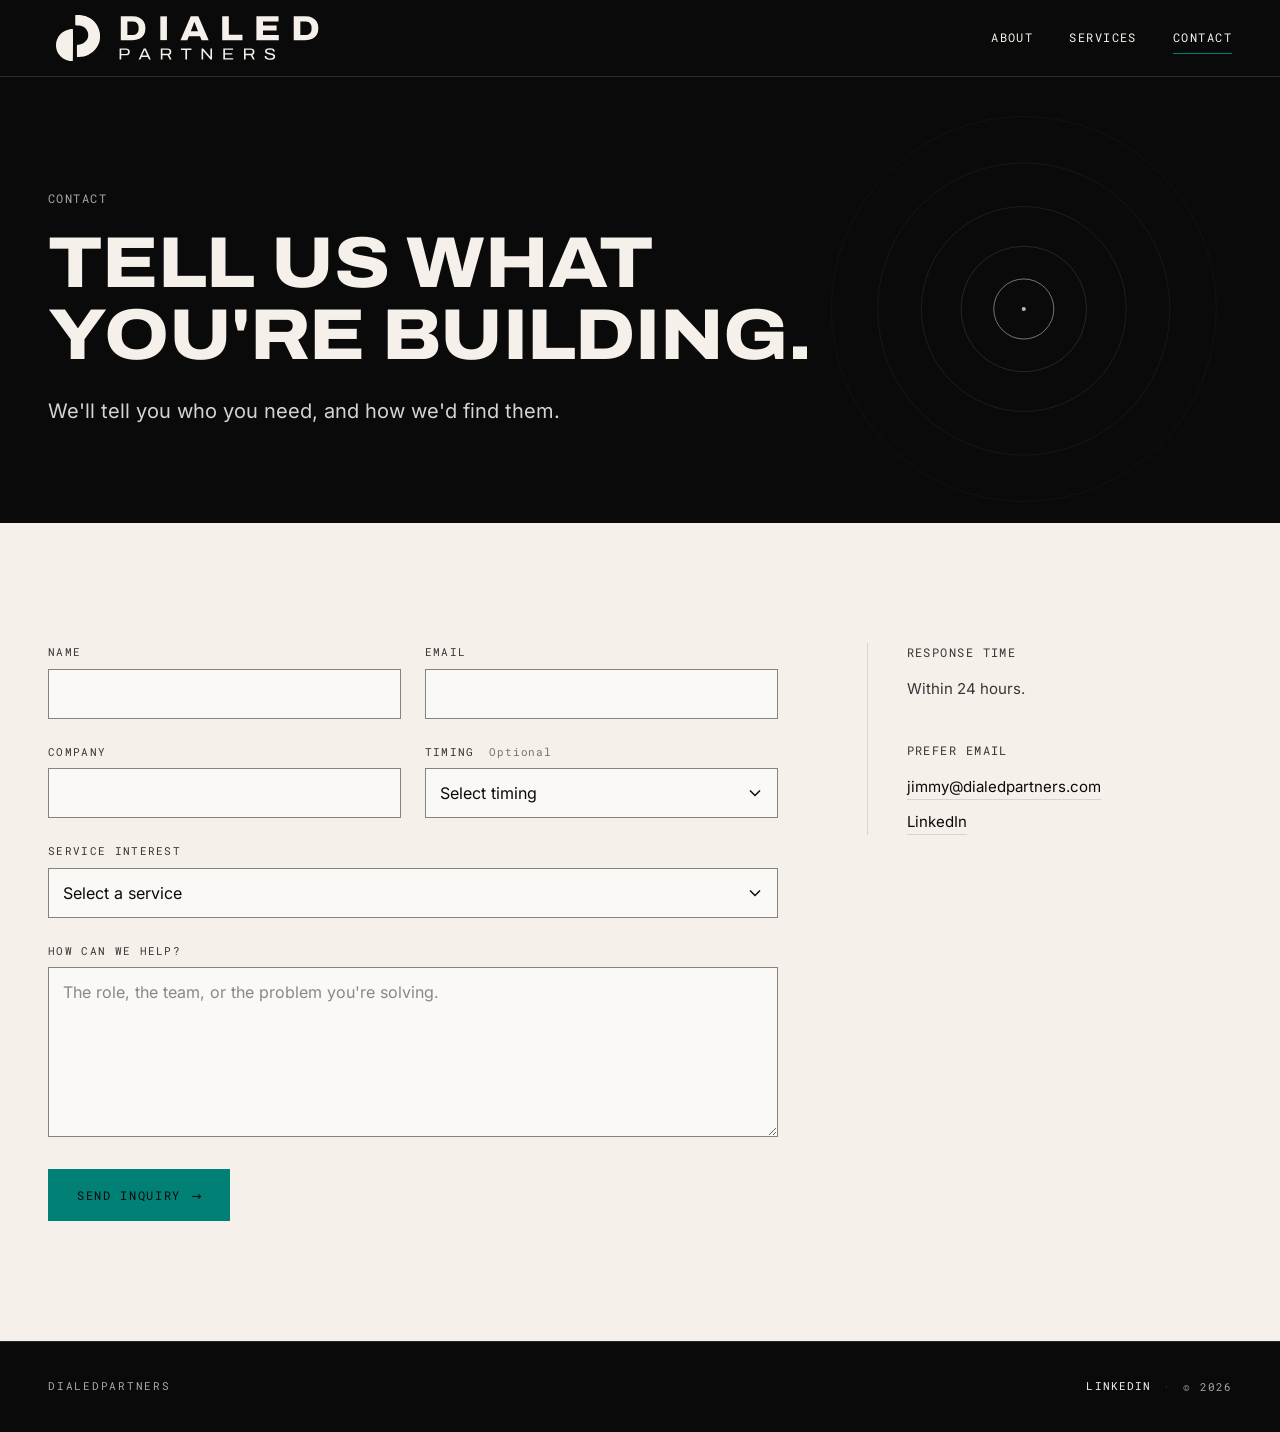
==== contact.html @ 9f705055 "Lockup rework v5: narrower PARTNERS, dominant mark, unified DIALED tracking Jimmy's four corrections" ====
<!doctype html>
<html lang="en">
<head>
<meta charset="utf-8">
<meta name="viewport" content="width=device-width,initial-scale=1">
<title>Contact · DialedPartners</title>
<meta name="description" content="Tell us what you're building. Start a conversation with DialedPartners about fractional executive support, executive search, talent foundations or advisory work.">
<meta name="theme-color" content="#0A0A0A">
<link rel="canonical" href="https://dialedpartners.com/contact">
<meta property="og:title" content="Contact · DialedPartners">
<meta property="og:description" content="Tell us what you're building. Start a conversation with DialedPartners about fractional executive support, executive search, talent foundations or advisory work.">
<meta property="og:type" content="website">
<meta property="og:url" content="https://dialedpartners.com/contact">
<meta property="og:image" content="https://dialedpartners.com/assets/img/og-image.png">
<meta property="og:site_name" content="DialedPartners">
<link rel="icon" href="assets/img/favicon.svg" type="image/svg+xml">
<link rel="icon" href="assets/img/favicon.ico" sizes="any">
<link rel="apple-touch-icon" href="assets/img/apple-touch-icon.png">
<link rel="preconnect" href="https://fonts.googleapis.com">
<link rel="preconnect" href="https://fonts.gstatic.com" crossorigin>
<link rel="stylesheet" href="https://fonts.googleapis.com/css2?family=Archivo:wdth,wght@87..125,400..800&display=swap">
<link rel="stylesheet" href="styles.css">
</head>
<body>
<a class="skip" href="#main">Skip to content</a>

<header class="site-header">
  <div class="wrap">
    <a class="brand" href="index.html" aria-label="DialedPartners home">
      <img class="brand-lockup" src="assets/img/dialedpartners-lockup-stacked-bone.svg" alt="DialedPartners" width="274" height="60">
    </a>
    <nav class="nav" aria-label="Primary">
      <a href="index.html#about">About</a>
      <a href="index.html#services">Services</a>
      <a href="contact.html" aria-current="page">Contact</a>
    </nav>
  </div>
</header>

<main id="main">
  <section class="page-hero" aria-labelledby="page-title">
    <svg class="signal page-signal" viewBox="0 0 600 600" preserveAspectRatio="xMidYMid meet" aria-hidden="true" focusable="false">
      <g fill="none" stroke="#F5F1EA" stroke-width="1">
        <circle cx="300" cy="300" r="44"  opacity=".32"/>
        <circle cx="300" cy="300" r="92"  opacity=".24"/>
        <circle cx="300" cy="300" r="150" opacity=".17"/>
        <circle cx="300" cy="300" r="214" opacity=".11"/>
        <circle cx="300" cy="300" r="282" opacity=".07"/>
      </g>
      <circle class="signal-pulse" cx="300" cy="300" r="44" fill="none" stroke="#F5F1EA" stroke-width="1.25" opacity=".55"/>
      <circle cx="300" cy="300" r="3" fill="#F5F1EA"/>
    </svg>
    <div class="wrap">
      <p class="label">Contact</p>
      <h1 id="page-title">Tell us what you're building.</h1>
      <p class="page-lede">We'll tell you who you need, and how we'd find them.</p>
    </div>
  </section>

  <section class="section contact" aria-label="Inquiry form">
    <div class="wrap contact-grid">

      <div class="contact-panel">
        <!--
          Form backend: Web3Forms (https://web3forms.com) via client AJAX.
          Access key comes from Vercel env WEB3FORMS_ACCESS_KEY through /api/contact-config
          (key is designed to be public client-side). Destination: jimmy@dialedpartners.com
          (confirm Web3Forms key + MX for the new domain).
          FormSubmit was retired - its AJAX endpoint is Cloudflare-challenged (403) from browsers.
        -->
        <form class="inquiry" id="inquiry" action="https://api.web3forms.com/submit" method="POST" novalidate>
          <input type="hidden" name="subject" value="DialedPartners inquiry">
          <input type="hidden" name="from_name" value="DialedPartners site">
          <div class="hp" aria-hidden="true">
            <label for="f-honey">Leave this field empty</label>
            <input type="checkbox" id="f-honey" name="botcheck" tabindex="-1" autocomplete="off">
          </div>

          <div class="field-row">
            <div class="field">
              <label for="f-name">Name</label>
              <input type="text" id="f-name" name="name" autocomplete="name" required>
            </div>
            <div class="field">
              <label for="f-email">Email</label>
              <input type="email" id="f-email" name="email" autocomplete="email" required>
            </div>
          </div>
          <div class="field-row">
            <div class="field">
              <label for="f-company">Company</label>
              <input type="text" id="f-company" name="company" autocomplete="organization" required>
            </div>
            <div class="field">
              <label for="f-timing">Timing <span class="opt">Optional</span></label>
              <select id="f-timing" name="timing"><option value="">Select timing</option><option>ASAP</option><option>1 to 3 months</option><option>Exploring</option></select>
            </div>
          </div>
          <div class="field">
            <label for="f-service">Service interest</label>
            <select id="f-service" name="service" required><option value="" disabled selected>Select a service</option><option>Fractional Executive Partner</option><option>Executive Search</option><option>Talent Advisor</option><option>Talent Operating System</option><option>Other</option></select>
          </div>
          <div class="field">
            <label for="f-message">How can we help?</label>
            <textarea id="f-message" name="message" rows="6" required placeholder="The role, the team, or the problem you're solving."></textarea>
          </div>

          <div class="form-foot">
            <button class="btn btn-solid-dark" type="submit">Send inquiry <span class="arrow" aria-hidden="true">→</span></button>
            <p class="form-error" id="form-invalid" role="alert" hidden>Please complete the highlighted fields.</p>
            <p class="form-error" id="form-error" role="alert" hidden>Something went wrong sending your note. Please try again, or email <a href="mailto:jimmy@dialedpartners.com">jimmy@dialedpartners.com</a>.</p>
          </div>
        </form>

        <div class="form-success" id="form-success" tabindex="-1" role="status" hidden>
          <p class="label">Received</p>
          <h2>Thank you.</h2>
          <p>We'll be in touch within 24 hours.</p>
          <a class="text-cta" href="index.html">Back to home <span class="arrow" aria-hidden="true">→</span></a>
        </div>
      </div>

      <aside class="contact-aside" aria-label="Other ways to reach us">
        <p class="label">Response time</p>
        <p class="aside-text">Within 24 hours.</p>
        <p class="label aside-label">Prefer email</p>
        <p class="aside-links"><a href="mailto:jimmy@dialedpartners.com">jimmy@dialedpartners.com</a><a href="https://www.linkedin.com/in/jimmychung/" rel="noopener">LinkedIn</a></p>
      </aside>
    </div>
  </section>
</main>

<footer class="site-footer">
  <div class="wrap">
    <a class="footer-name" href="index.html">DialedPartners</a>
    <p class="footer-meta"><a href="https://www.linkedin.com/in/jimmychung/" rel="noopener">LinkedIn</a><span aria-hidden="true">&middot;</span><span>&copy; 2026</span></p>
  </div>
</footer>
<script>
(function () {
  var form = document.getElementById('inquiry');
  var success = document.getElementById('form-success');
  var error = document.getElementById('form-error');
  var invalid = document.getElementById('form-invalid');
  var button = form.querySelector('button[type="submit"]');
  var CONFIG_URL = '/api/contact-config';

  function showSuccess() {
    form.hidden = true;
    success.hidden = false;
    success.focus();
    if (history.replaceState) {
      history.replaceState(null, '', location.pathname + '?sent=1');
    }
  }

  function resetButton() {
    button.disabled = false;
    button.firstChild.textContent = 'Send inquiry ';
  }

  function ensureHidden(name, value) {
    var el = form.elements[name];
    if (!el) {
      el = document.createElement('input');
      el.type = 'hidden';
      el.name = name;
      form.appendChild(el);
    }
    el.value = value;
    return el;
  }

  if (new URLSearchParams(location.search).get('sent') === '1') showSuccess();

  form.addEventListener('submit', function (e) {
    e.preventDefault();
    error.hidden = true;
    invalid.hidden = true;
    form.classList.add('was-validated');
    Array.prototype.forEach.call(form.querySelectorAll('[required]'), function (el) {
      el.setAttribute('aria-invalid', el.checkValidity() ? 'false' : 'true');
    });
    if (!form.checkValidity()) {
      invalid.hidden = false;
      var firstInvalid = form.querySelector(':invalid');
      if (firstInvalid) firstInvalid.focus();
      return;
    }
    // Web3Forms honeypot: bots that check the box are dropped silently.
    if (form.elements.botcheck && form.elements.botcheck.checked) {
      showSuccess();
      return;
    }
    button.disabled = true;
    button.firstChild.textContent = 'Sending ';

    // Native POST + redirect avoids CORS (Web3Forms free tier blocks browser fetch CORS
    // and server-side API calls). Success lands back on ?sent=1.
    fetch(CONFIG_URL, { headers: { Accept: 'application/json' } })
      .then(function (r) { return r.json().then(function (data) { return { ok: r.ok, data: data }; }); })
      .then(function (cfg) {
        if (!cfg.ok || !cfg.data || !cfg.data.configured || !cfg.data.access_key) {
          throw new Error('not-configured');
        }
        ensureHidden('access_key', cfg.data.access_key);
        ensureHidden('redirect', new URL(location.pathname + '?sent=1', location.href).href);
        form.setAttribute('action', 'https://api.web3forms.com/submit');
        form.setAttribute('method', 'POST');
        form.submit();
      })
      .catch(function () {
        error.hidden = false;
        resetButton();
      });
  });
})();
</script>
</body>
</html>
---- styles.css ----
@font-face{font-family:"Inter";src:url("assets/fonts/inter-400.woff2") format("woff2");font-weight:400;font-display:swap}
@font-face{font-family:"Roboto Mono";src:url("assets/fonts/roboto-mono-400.woff2") format("woff2");font-weight:400;font-display:swap}

:root{
  --storm:#0A0A0A;--black:#0A0A0A;--bone:#F5F1EA;--white:#FFFFFF;
  --charcoal:#363638;--stone:#D6D3D1;--ash:#A8A8A8;--line-dark:rgba(214,211,209,.16);
  /* Signal Teal: single-signal accent (one per screen, ~2% of layout).
     Text on teal is Storm Black. Replaces the retired Ember role. */
  --signal-teal:#018076;--accent-signal:var(--signal-teal);
  --display:"Archivo","Helvetica Neue",Arial,sans-serif;
  --display-stretch:112%;
  --text:"Inter",ui-sans-serif,system-ui,-apple-system,"Segoe UI",sans-serif;
  --mono:"Roboto Mono",ui-monospace,Menlo,monospace;
  --margin:20px;--max:1440px;--header:64px;
  --ease:cubic-bezier(.2,.7,.1,1);
}
::selection{background:var(--accent-signal);color:var(--storm)}
*,*::before,*::after{box-sizing:border-box}
html{-webkit-text-size-adjust:100%;scroll-behavior:smooth;scroll-padding-top:calc(var(--header) + 16px)}
body{margin:0;background:var(--bone);color:var(--storm);font:400 1rem/1.6 var(--text);-webkit-font-smoothing:antialiased;text-rendering:optimizeLegibility}
img,svg{display:block;max-width:100%}
a{color:inherit}
h1,h2,h3,p,ul,ol,figure{margin:0}
ul,ol{padding:0;list-style:none}
[hidden]{display:none!important}

.wrap{width:100%;max-width:var(--max);margin:0 auto;padding:0 var(--margin)}
.label{font-family:var(--mono);font-size:.75rem;letter-spacing:.12em;text-transform:uppercase;line-height:1.5}
.skip{position:absolute;left:-9999px;top:8px;z-index:20;background:var(--white);color:var(--storm);padding:10px 14px}
.skip:focus{left:8px}
:focus-visible{outline:2px solid var(--accent-signal);outline-offset:3px}

/* Buttons */
.btn{display:inline-flex;align-items:center;justify-content:center;gap:10px;min-height:44px;padding:12px 20px;font-family:var(--mono);font-size:.75rem;letter-spacing:.14em;text-transform:uppercase;text-decoration:none;border:1px solid currentColor;transition:background-color .2s var(--ease),color .2s var(--ease),border-color .2s var(--ease)}
.btn-solid{background:var(--bone);color:var(--storm);border-color:var(--bone)}
.btn-solid:hover{background:transparent;color:var(--bone)}
.btn-ghost{background:transparent;color:var(--bone);border-color:rgba(245,241,234,.45)}
.btn-ghost:hover{border-color:var(--bone)}
.btn-dark{background:var(--storm);color:var(--bone);border-color:var(--storm);cursor:pointer}
.btn-dark:hover{background:transparent;color:var(--storm)}
.btn-signal{background:var(--accent-signal);color:var(--storm);border-color:var(--accent-signal);cursor:pointer}
.btn-signal:hover{background:var(--storm);color:var(--bone);border-color:var(--storm)}
.btn-signal:disabled{opacity:.6;cursor:progress}
/* Back-compat: legacy class name used on the form submit. */
.btn-solid-dark{background:var(--accent-signal);color:var(--storm);border-color:var(--accent-signal);cursor:pointer}
.btn-solid-dark:hover{background:var(--storm);color:var(--bone);border-color:var(--storm)}
.btn-solid-dark:disabled{opacity:.6;cursor:progress}
.arrow{font-family:var(--text);letter-spacing:0}

/* Header */
.site-header{position:sticky;top:0;z-index:10;background:var(--storm);color:var(--bone);border-bottom:1px solid var(--line-dark)}
.site-header .wrap{display:grid;grid-template-columns:1fr;align-items:center;column-gap:16px}
.brand{display:flex;align-items:center;height:var(--header);text-decoration:none}
.brand .brand-lockup{display:block;height:44px;width:auto;flex:0 0 auto}
.nav{display:flex;gap:24px;align-items:center;height:44px;border-top:1px solid var(--line-dark)}
.nav a{font-family:var(--mono);font-size:.6875rem;letter-spacing:.12em;text-transform:uppercase;text-decoration:none;padding:6px 0;border-bottom:1px solid transparent}
.nav a:hover{border-color:var(--accent-signal)}
.nav a[aria-current="page"]{border-color:var(--accent-signal)}

/* Hero (dark) */
.hero{position:relative;overflow:hidden;color:var(--bone);background:var(--storm)}
.hero::before{content:"";position:absolute;inset:0;background:radial-gradient(60% 70% at 72% 42%,rgba(245,241,234,.05) 0%,rgba(10,10,10,0) 55%),linear-gradient(180deg,rgba(10,10,10,.0) 0%,rgba(10,10,10,.0) 55%,rgba(10,10,10,.6) 100%);pointer-events:none;z-index:0}
.hero-inner{position:relative;z-index:2;padding-top:64px;padding-bottom:64px}
.hero h1{font-family:var(--display);font-weight:800;font-stretch:var(--display-stretch);text-transform:uppercase;letter-spacing:-.01em;line-height:.92;font-size:clamp(3rem,13vw,7rem)}
.hero h1 span{display:block}
.positioning{font-size:clamp(1.0625rem,2.2vw,1.3125rem);line-height:1.55;color:var(--stone);max-width:36em;margin-top:24px;text-wrap:pretty}
.hero-cta{display:inline-flex;align-items:center;gap:12px;margin-top:28px;font-family:var(--mono);font-size:.75rem;letter-spacing:.14em;text-transform:uppercase;text-decoration:none;color:var(--bone);padding:10px 0;border-bottom:1px solid var(--accent-signal);transition:background-color .2s var(--ease),color .2s var(--ease),border-color .2s var(--ease),padding .2s var(--ease)}
.hero-cta:hover{background:var(--accent-signal);color:var(--storm);padding-left:12px;padding-right:12px;border-bottom-color:var(--accent-signal)}

/* Signal motif: concentric rings + dial, slow pulse */
.signal{display:block;position:absolute;z-index:1;right:-10%;top:50%;transform:translateY(-50%);width:min(90vw,560px);height:auto;pointer-events:none;opacity:.9}
.signal-pulse{transform-box:fill-box;transform-origin:center;animation:signal-pulse 4.8s ease-out infinite}
@keyframes signal-pulse{0%{transform:scale(1);opacity:.7}70%{transform:scale(4.6);opacity:0}100%{transform:scale(4.6);opacity:0}}
.signal-dial{opacity:.55}
.page-signal{opacity:.6;width:min(70vw,420px);right:-6%;top:52%}
@media (max-width:759px){
  .signal{right:-30%;top:62%;width:min(140vw,520px);opacity:.55}
  .page-signal{right:-24%;top:50%;width:min(110vw,420px);opacity:.4}
}
@media (min-width:1200px){
  .signal{right:4%;top:50%;width:min(44vw,620px);opacity:1}
  .page-signal{right:4%;top:52%;width:min(32vw,460px);opacity:.75}
}

/* Credentials strip */
.creds{background:var(--bone);color:var(--storm);border-bottom:1px solid var(--stone)}
.creds .wrap{padding-top:36px;padding-bottom:40px}
.creds-label{margin:0 0 20px;font-family:var(--mono);font-weight:400;font-size:.6875rem;line-height:1.4;letter-spacing:.16em;text-transform:uppercase;text-align:center;color:var(--ash)}
.cred-row{display:grid;grid-template-columns:repeat(12,1fr);row-gap:14px;align-items:center;justify-items:center;text-align:center}
.cred{grid-column:span 3;font-family:var(--display);font-weight:600;font-size:.875rem;line-height:1.3;letter-spacing:.06em;text-transform:uppercase;color:#6B6560;white-space:nowrap}
.cred:nth-child(n+5){grid-column:span 6}

/* Sections */
.section{padding:72px 0}
.section + .section{border-top:1px solid var(--stone)}
.section-head{display:grid;justify-items:center;gap:16px;text-align:center;margin-bottom:40px}
.section-head .label{color:var(--charcoal)}
.section-head h2{font-family:var(--display);font-weight:600;font-size:clamp(1.875rem,4.4vw,3.25rem);line-height:1.08;letter-spacing:-.015em;max-width:20ch;text-wrap:balance}

.nowrap{white-space:nowrap}
.sr-only{position:absolute;width:1px;height:1px;padding:0;margin:-1px;overflow:hidden;clip:rect(0 0 0 0);white-space:nowrap;border:0}

/* Intro + field notes */
.about-grid{display:grid;gap:16px}
.portrait{max-width:420px;display:flex;flex-direction:column;gap:32px}
.portrait img{width:100%;height:auto;aspect-ratio:4/5;object-fit:cover;background:var(--stone)}
.about-copy h2{font-family:var(--display);font-weight:600;font-size:clamp(1.875rem,4.4vw,3.25rem);line-height:1.08;letter-spacing:-.015em}
.about-copy h2 span{display:block}
.bio{font-size:15px;line-height:1.6;color:var(--charcoal);max-width:36em;margin-top:24px}
.bio p + p{margin-top:1em}
.notes-block{margin-top:64px;padding-top:56px;border-top:1px solid var(--stone)}
.notes-eyebrow{margin:0 0 40px;text-align:center;font-weight:400;color:var(--charcoal)}
.portrait figcaption{margin:0;text-align:center;color:var(--charcoal)}

/* Proof cards */
.services{display:grid;grid-template-columns:1fr;row-gap:0}
.service{display:grid;grid-template-rows:subgrid;grid-row:span 3;row-gap:12px;align-content:start;padding:32px 0}
.service:first-child{padding-top:0}
.service + .service{border-top:1px solid var(--stone)}
.service h3{margin:0;font-family:var(--display);font-weight:600;font-size:1.375rem;line-height:1.2;letter-spacing:-.005em}

/* Field-note cards */
.notes{display:grid;grid-template-columns:1fr}
.note{display:flex;flex-direction:column;justify-content:center;align-items:center;gap:10px;text-align:center;padding:28px 0}
.note + .note{border-top:1px solid var(--stone)}
.note-logo{display:flex;align-items:center;justify-content:center;height:36px;margin-bottom:8px;color:var(--storm);opacity:.5}
.note-logo.logo-light{opacity:.72}
.note-logo svg,.note-logo img{display:block;height:calc(var(--h) * .86);width:auto;max-width:100%}
.note-co{margin:0;font-family:var(--mono);font-weight:400;font-size:.75rem;line-height:1.5;letter-spacing:.12em;text-transform:uppercase;color:var(--charcoal)}
.note-result{font-family:var(--display);font-weight:800;font-stretch:var(--display-stretch);font-size:1.0625rem;line-height:1.3;letter-spacing:-.005em;color:var(--storm);text-wrap:balance}
@media (min-width:760px){
  .notes{grid-template-columns:repeat(3,1fr)}
  .note-logo{height:42px}
  .note-logo svg,.note-logo img{height:var(--h)}
  .note,.note:nth-child(n){min-height:148px;padding:32px 24px;border-top:0;border-left:1px solid var(--stone)}
  .note:nth-child(3n+1){border-left:0}
  .note:nth-child(n+4){border-top:1px solid var(--stone)}
  .note-result{min-height:2.6em}
}
@media (min-width:1400px){
  .notes{grid-template-columns:repeat(5,1fr)}
  .note,.note:nth-child(n){padding:24px 20px;border-top:0;border-left:1px solid var(--stone)}
  .note:first-child{border-left:0}
  .note-result{min-height:3.9em}
}

/* Services preview */
.service .num{font-family:var(--mono);font-size:.75rem;letter-spacing:.12em;color:var(--charcoal)}
.service p{color:var(--charcoal)}

/* Close (dark) */
.close{color:var(--bone);background:var(--storm);position:relative;overflow:hidden}
.close::before{content:"";position:absolute;inset:0;background:radial-gradient(55% 60% at 24% 60%,rgba(245,241,234,.04),rgba(10,10,10,0) 60%);pointer-events:none}
.close .wrap{position:relative;padding-top:88px;padding-bottom:88px}
.close .label{color:var(--ash)}
.close h2{font-family:var(--display);font-weight:800;font-stretch:var(--display-stretch);text-transform:uppercase;letter-spacing:-.01em;font-size:clamp(2rem,7vw,4.5rem);line-height:1;max-width:15ch;margin-top:20px}
.signature{margin-top:28px;color:var(--stone);font-size:1.0625rem}
.close .actions{display:flex;flex-wrap:wrap;align-items:center;gap:16px 32px;margin-top:36px}
.close .hero-cta{margin-top:0}

/* Contact page */
.page-hero{position:relative;overflow:hidden;color:var(--bone);background:var(--storm)}
.page-hero::before{content:"";position:absolute;inset:0;background:linear-gradient(180deg,rgba(10,10,10,0),rgba(10,10,10,.5));pointer-events:none;z-index:0}
.page-hero .wrap{position:relative;z-index:2;padding-top:64px;padding-bottom:56px}
.page-hero .label{color:var(--ash)}
.page-hero h1{font-family:var(--display);font-weight:800;font-stretch:var(--display-stretch);text-transform:uppercase;letter-spacing:-.01em;font-size:clamp(2.25rem,7vw,4.5rem);line-height:1;max-width:15ch;margin-top:20px}
.page-lede{margin-top:24px;color:var(--stone);font-size:clamp(1.0625rem,2vw,1.25rem);max-width:34em}
.contact-grid{display:grid;gap:56px}
.inquiry{display:grid;gap:24px}
.field-row{display:grid;gap:24px}
.field{display:grid;gap:8px}
.field label{font-family:var(--mono);font-size:.6875rem;letter-spacing:.12em;text-transform:uppercase;color:var(--charcoal)}
.field .opt{margin-left:6px;color:#76736F;letter-spacing:.08em;text-transform:none}
.field input,.field select,.field textarea{width:100%;min-height:48px;padding:12px 14px;font:400 1rem/1.5 var(--text);color:var(--storm);background:#FBF9F5;border:1px solid rgba(54,54,56,.6);border-radius:0;transition:border-color .2s var(--ease),background-color .2s var(--ease)}
.field textarea{min-height:160px;resize:vertical}
.field select{appearance:none;-webkit-appearance:none;padding-right:44px;background-image:url("data:image/svg+xml,%3Csvg xmlns='http://www.w3.org/2000/svg' width='12' height='8' viewBox='0 0 12 8'%3E%3Cpath d='M1 1.5l5 5 5-5' fill='none' stroke='%230A0A0A' stroke-width='1.5'/%3E%3C/svg%3E");background-repeat:no-repeat;background-position:right 16px center}
.field input::placeholder,.field textarea::placeholder{color:#8A8784}
.field input:hover,.field select:hover,.field textarea:hover{border-color:var(--storm)}
.field input:focus,.field select:focus,.field textarea:focus{outline:none;border-color:var(--accent-signal);background:var(--white);box-shadow:0 0 0 1px var(--accent-signal)}
.was-validated [aria-invalid="true"]{border-color:var(--accent-signal);box-shadow:0 0 0 1px var(--accent-signal)}
.hp{position:absolute;left:-9999px;width:1px;height:1px;overflow:hidden}
.form-foot{display:flex;flex-wrap:wrap;align-items:center;gap:16px 24px;margin-top:8px}
.form-foot .btn{min-height:52px;padding:14px 28px}
.form-error{flex-basis:100%;font-size:.9375rem;color:var(--storm)}
.form-error a{color:inherit;border-bottom:1px solid var(--storm)}
.form-success{padding:8px 0}
.form-success .label{color:var(--charcoal)}
.form-success h2{font-family:var(--display);font-weight:600;font-size:clamp(2rem,4.4vw,3rem);line-height:1.05;letter-spacing:-.015em;margin-top:16px}
.form-success p:not(.label){margin-top:16px;font-size:1.125rem;color:var(--charcoal)}
.form-success:focus{outline:none}
.text-cta{display:inline-flex;align-items:center;gap:12px;margin-top:32px;font-family:var(--mono);font-size:.75rem;letter-spacing:.14em;text-transform:uppercase;text-decoration:none;padding:10px 0;border-bottom:1px solid var(--accent-signal);transition:background-color .2s var(--ease),color .2s var(--ease),border-color .2s var(--ease),padding .2s var(--ease)}
.text-cta:hover{background:var(--accent-signal);color:var(--storm);padding-left:12px;padding-right:12px;border-bottom-color:var(--accent-signal)}
.contact-aside{padding-top:40px;border-top:1px solid var(--stone)}
.contact-aside .label{color:var(--charcoal)}
.aside-text{margin-top:16px;font-size:.9375rem;color:var(--charcoal)}
.aside-label{margin-top:40px}
.aside-links{margin-top:16px;display:grid;gap:10px;font-size:.9375rem}
.aside-links a{justify-self:start;text-decoration:none;border-bottom:1px solid var(--stone);transition:border-color .2s var(--ease),color .2s var(--ease)}
.aside-links a:hover{border-color:var(--accent-signal);color:var(--accent-signal)}
@media (min-width:600px){
  .field-row{grid-template-columns:1fr 1fr}
}
@media (min-width:900px){
  .page-hero .wrap{padding-top:112px;padding-bottom:96px}
  .contact-grid{grid-template-columns:minmax(0,8fr) minmax(0,4fr);gap:clamp(56px,7vw,128px);align-items:start}
  .contact-aside{padding-top:0;padding-left:clamp(32px,3vw,48px);border-top:0;border-left:1px solid var(--stone)}
}

/* Footer */
.site-footer{background:var(--storm);color:var(--ash);border-top:1px solid #262628}
.site-footer .wrap{display:grid;justify-items:center;align-items:center;gap:14px;text-align:center;padding-top:36px;padding-bottom:36px;line-height:1.5;font-family:var(--mono);font-size:.6875rem;letter-spacing:.1em;text-transform:uppercase}
.site-footer a{color:var(--bone);text-decoration:none;border-bottom:1px solid transparent;transition:border-color .2s var(--ease),color .2s var(--ease)}
.site-footer a:hover{border-color:var(--accent-signal);color:var(--accent-signal)}
.site-footer .footer-name{color:var(--ash);letter-spacing:.16em}
.site-footer .footer-name:hover{color:var(--bone)}
.footer-meta{display:flex;align-items:center;gap:12px}
.footer-meta span[aria-hidden]{color:#4a4a4c}

/* ≥ 600 */
@media (min-width:600px){
  :root{--margin:32px}
  .services{grid-template-columns:repeat(2,1fr)}
  .service:nth-child(2){padding-top:0;border-top:0}
  .service:nth-child(odd){padding-right:28px}
  .service:nth-child(even){padding-left:28px;border-left:1px solid var(--stone)}
  .site-footer .wrap{grid-template-columns:1fr auto;gap:32px}
  .site-footer .footer-name{justify-self:start}
  .footer-meta{justify-self:end}
}

/* ≥ 900: single-row header, one-line strip */
@media (min-width:900px){
  :root{--margin:48px;--header:76px}
  .site-header .wrap{grid-template-columns:auto 1fr;align-items:center}
  .brand .brand-lockup{height:60px}
  .nav{justify-self:end;border:0;height:auto;gap:36px}
  .nav a{font-size:.75rem}
  .hero-inner{padding-top:112px;padding-bottom:104px}
  .positioning{margin-top:28px}
  .section{padding:120px 0}
  .section-head{margin-bottom:64px}
  .services{grid-template-columns:repeat(4,1fr)}
  .service,.service:nth-child(n){padding:4px 28px;border-top:0}
  .service:first-child{padding-left:0}
  .service:last-child{padding-right:0}
  .service + .service{border-left:1px solid var(--stone)}
  .notes-block{margin-top:104px;padding-top:80px}
  .notes-eyebrow{margin-bottom:56px}
  .close .wrap{padding-top:140px;padding-bottom:140px}
  .about-grid{grid-template-columns:minmax(0,5fr) minmax(0,7fr);gap:clamp(48px,7vw,128px);align-items:start}
  .portrait{max-width:480px;width:100%}
  .about-copy h2{margin-top:-.14em}
}

@media (min-width:900px){
  .creds .wrap{padding-top:48px;padding-bottom:52px}
  .creds-label{margin-bottom:24px}
  .cred-row{display:flex;flex-wrap:nowrap;justify-content:space-between;gap:24px}
  .cred{font-size:.9375rem}
}

/* Large screens */
@media (min-width:1920px){
  html{font-size:18px}
  :root{--max:1680px;--margin:64px}
}
@media (min-width:2400px){
  html{font-size:20px}
  .bio{font-size:16px}
  :root{--max:1920px}
}
@media (prefers-reduced-motion:reduce){html{scroll-behavior:auto}*{transition:none!important;animation:none!important}}
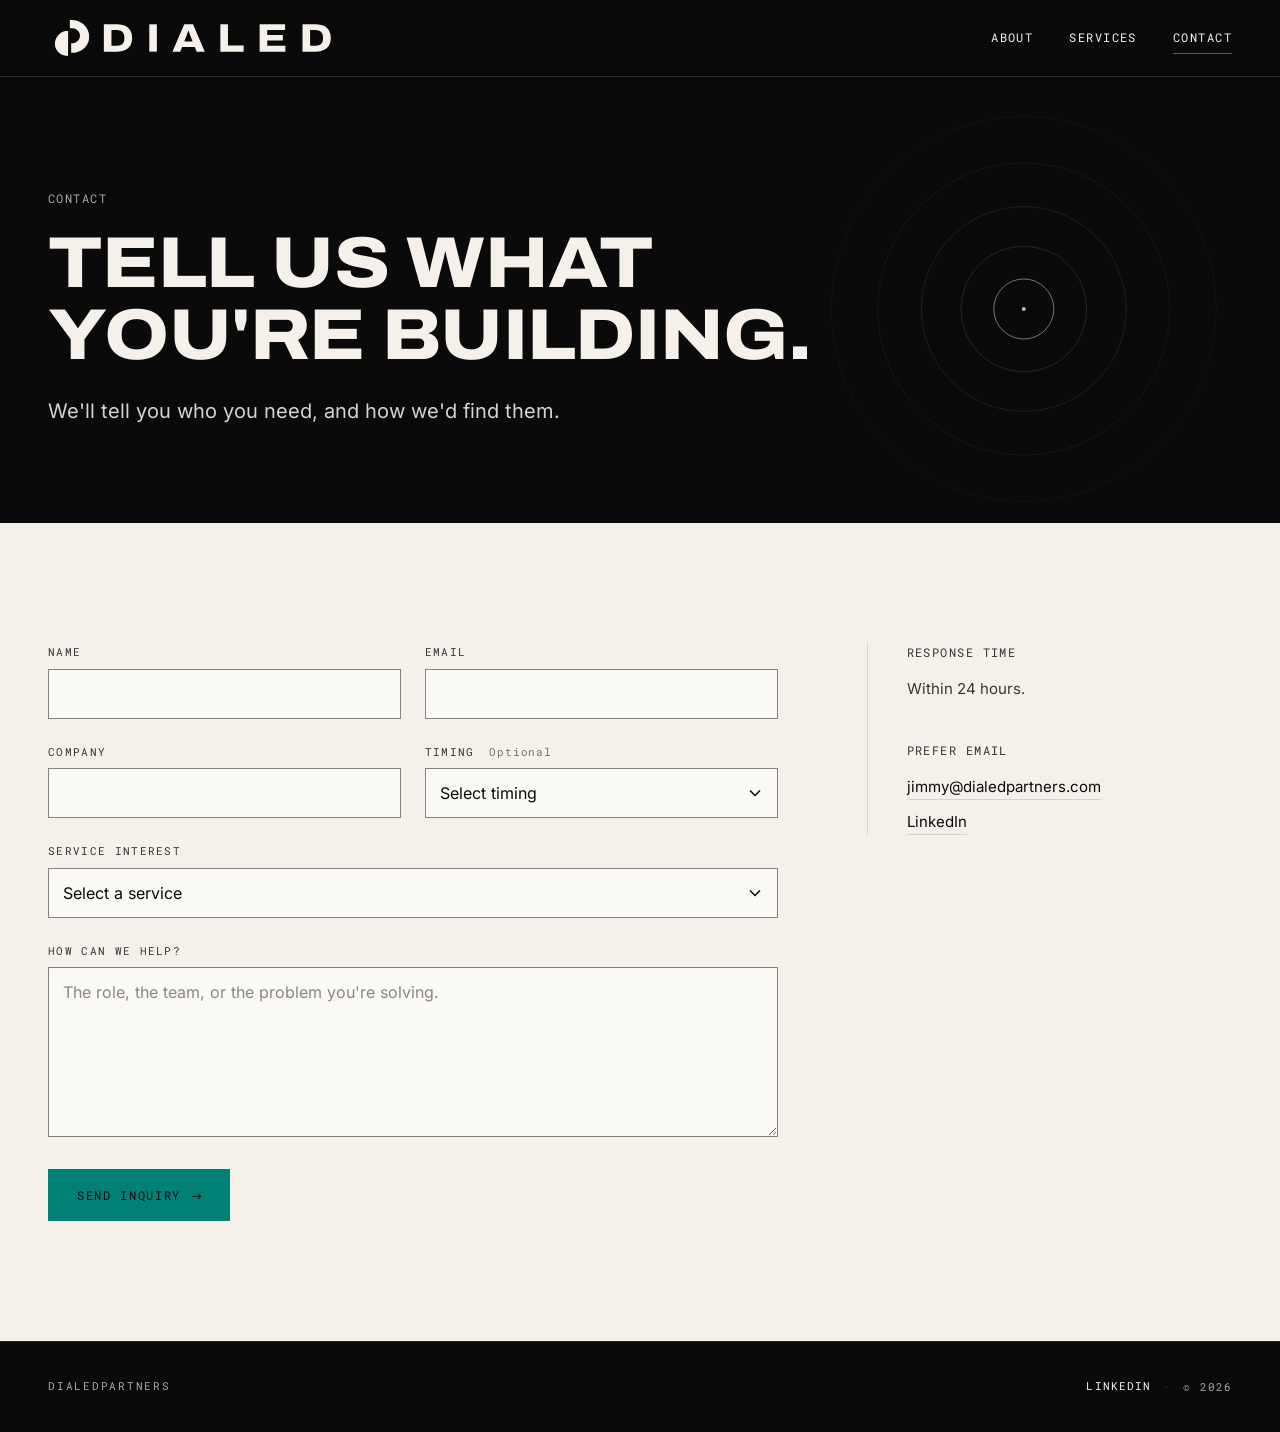
==== commit 6875f1cf: "Swap site header to horizontal mark+DIALED (no PARTNERS) Jimmy wants the site header to carry just t" ====
--- a/contact.html
+++ b/contact.html
@@ -27,7 +27,7 @@
 <header class="site-header">
   <div class="wrap">
     <a class="brand" href="index.html" aria-label="DialedPartners home">
-      <img class="brand-lockup" src="assets/img/dialedpartners-lockup-stacked-bone.svg" alt="DialedPartners" width="274" height="60">
+      <img class="brand-lockup" src="assets/img/dialedpartners-lockup-horizontal-dialed-bone.svg" alt="DialedPartners" width="287" height="48">
     </a>
     <nav class="nav" aria-label="Primary">
       <a href="index.html#about">About</a>
--- a/styles.css
+++ b/styles.css
@@ -7,6 +7,8 @@
   /* Signal Teal: single-signal accent (one per screen, ~2% of layout).
      Text on teal is Storm Black. Replaces the retired Ember role. */
   --signal-teal:#018076;--accent-signal:var(--signal-teal);
+  /* Hero concentric-ring pigment. Trial burgundy; flip to #F5F1EA to revert. */
+  --signal-ring:#80142B;
   --display:"Archivo","Helvetica Neue",Arial,sans-serif;
   --display-stretch:112%;
   --text:"Inter",ui-sans-serif,system-ui,-apple-system,"Segoe UI",sans-serif;
@@ -51,7 +53,7 @@
 .site-header{position:sticky;top:0;z-index:10;background:var(--storm);color:var(--bone);border-bottom:1px solid var(--line-dark)}
 .site-header .wrap{display:grid;grid-template-columns:1fr;align-items:center;column-gap:16px}
 .brand{display:flex;align-items:center;height:var(--header);text-decoration:none}
-.brand .brand-lockup{display:block;height:44px;width:auto;flex:0 0 auto}
+.brand .brand-lockup{display:block;height:36px;width:auto;flex:0 0 auto}
 .nav{display:flex;gap:24px;align-items:center;height:44px;border-top:1px solid var(--line-dark)}
 .nav a{font-family:var(--mono);font-size:.6875rem;letter-spacing:.12em;text-transform:uppercase;text-decoration:none;padding:6px 0;border-bottom:1px solid transparent}
 .nav a:hover{border-color:var(--accent-signal)}
@@ -68,18 +70,49 @@
 .hero-cta:hover{background:var(--accent-signal);color:var(--storm);padding-left:12px;padding-right:12px;border-bottom-color:var(--accent-signal)}
 
 /* Signal motif: concentric rings + dial, slow pulse */
+/* Base .signal rules kept for .page-signal on the contact page. The hero
+   uses .signal-stack with multiple positioned .signal variants below. */
 .signal{display:block;position:absolute;z-index:1;right:-10%;top:50%;transform:translateY(-50%);width:min(90vw,560px);height:auto;pointer-events:none;opacity:.9}
 .signal-pulse{transform-box:fill-box;transform-origin:center;animation:signal-pulse 4.8s ease-out infinite}
 @keyframes signal-pulse{0%{transform:scale(1);opacity:.7}70%{transform:scale(4.6);opacity:0}100%{transform:scale(4.6);opacity:0}}
 .signal-dial{opacity:.55}
 .page-signal{opacity:.6;width:min(70vw,420px);right:-6%;top:52%}
 @media (max-width:759px){
-  .signal{right:-30%;top:62%;width:min(140vw,520px);opacity:.55}
   .page-signal{right:-24%;top:50%;width:min(110vw,420px);opacity:.4}
 }
 @media (min-width:1200px){
-  .signal{right:4%;top:50%;width:min(44vw,620px);opacity:1}
   .page-signal{right:4%;top:52%;width:min(32vw,460px);opacity:.75}
+}
+
+/* Hero signal stack: big primary on the right + medium behind-text ring on the left.
+   Stack is bounded by content column so neither bleeds past the right of the page. */
+.signal-stack{position:absolute;top:0;left:var(--margin);right:var(--margin);bottom:0;pointer-events:none;z-index:1}
+.signal-stack .signal{position:absolute;display:block;top:auto;right:auto;bottom:auto;left:auto;transform:none;width:auto;height:auto;opacity:1;pointer-events:none}
+.signal-stack .signal-primary{top:50%;left:70%;transform:translate(-50%,-50%);width:min(72vw,540px);opacity:.95}
+.signal-stack .signal-behind{top:50%;left:22%;transform:translate(-50%,-50%);width:min(62vw,420px);opacity:.32}
+.signal-stack .signal-behind .signal-pulse{animation-delay:1.6s;animation-duration:5.4s}
+
+/* Top-right bleed ring: direct child of .hero so it can extend past the
+   content column and hero's overflow:hidden clips it at the viewport edge. */
+.hero > .signal-bleed{position:absolute;top:-80px;right:-130px;width:360px;opacity:.3;z-index:1;pointer-events:none}
+.hero > .signal-bleed .signal-pulse{animation-delay:2.9s;animation-duration:6.2s}
+
+/* Pigment: all hero rings use --signal-ring. Overrides inline SVG stroke/fill.
+   Scope is strict so .page-signal on contact stays bone. */
+.signal-stack .signal [stroke],
+.hero > .signal-bleed [stroke]{stroke:var(--signal-ring)}
+.signal-stack .signal [fill]:not([fill="none"]),
+.hero > .signal-bleed [fill]:not([fill="none"]){fill:var(--signal-ring)}
+
+@media (max-width:759px){
+  .signal-stack .signal-primary{top:60%;left:62%;width:min(78vw,340px);opacity:.55}
+  .signal-stack .signal-behind{top:50%;left:30%;width:min(84vw,340px);opacity:.18}
+  .hero > .signal-bleed{display:none}
+}
+@media (min-width:1200px){
+  .signal-stack .signal-primary{width:min(52vw,640px);left:70%}
+  .signal-stack .signal-behind{width:min(44vw,500px);left:24%;opacity:.3}
+  .hero > .signal-bleed{width:400px;top:-100px;right:-150px}
 }
 
 /* Credentials strip */
@@ -100,7 +133,7 @@
 .nowrap{white-space:nowrap}
 .sr-only{position:absolute;width:1px;height:1px;padding:0;margin:-1px;overflow:hidden;clip:rect(0 0 0 0);white-space:nowrap;border:0}
 
-/* Intro + field notes */
+/* Intro + track record */
 .about-grid{display:grid;gap:16px}
 .portrait{max-width:420px;display:flex;flex-direction:column;gap:32px}
 .portrait img{width:100%;height:auto;aspect-ratio:4/5;object-fit:cover;background:var(--stone)}
@@ -232,7 +265,7 @@
 @media (min-width:900px){
   :root{--margin:48px;--header:76px}
   .site-header .wrap{grid-template-columns:auto 1fr;align-items:center}
-  .brand .brand-lockup{height:60px}
+  .brand .brand-lockup{height:48px}
   .nav{justify-self:end;border:0;height:auto;gap:36px}
   .nav a{font-size:.75rem}
   .hero-inner{padding-top:112px;padding-bottom:104px}
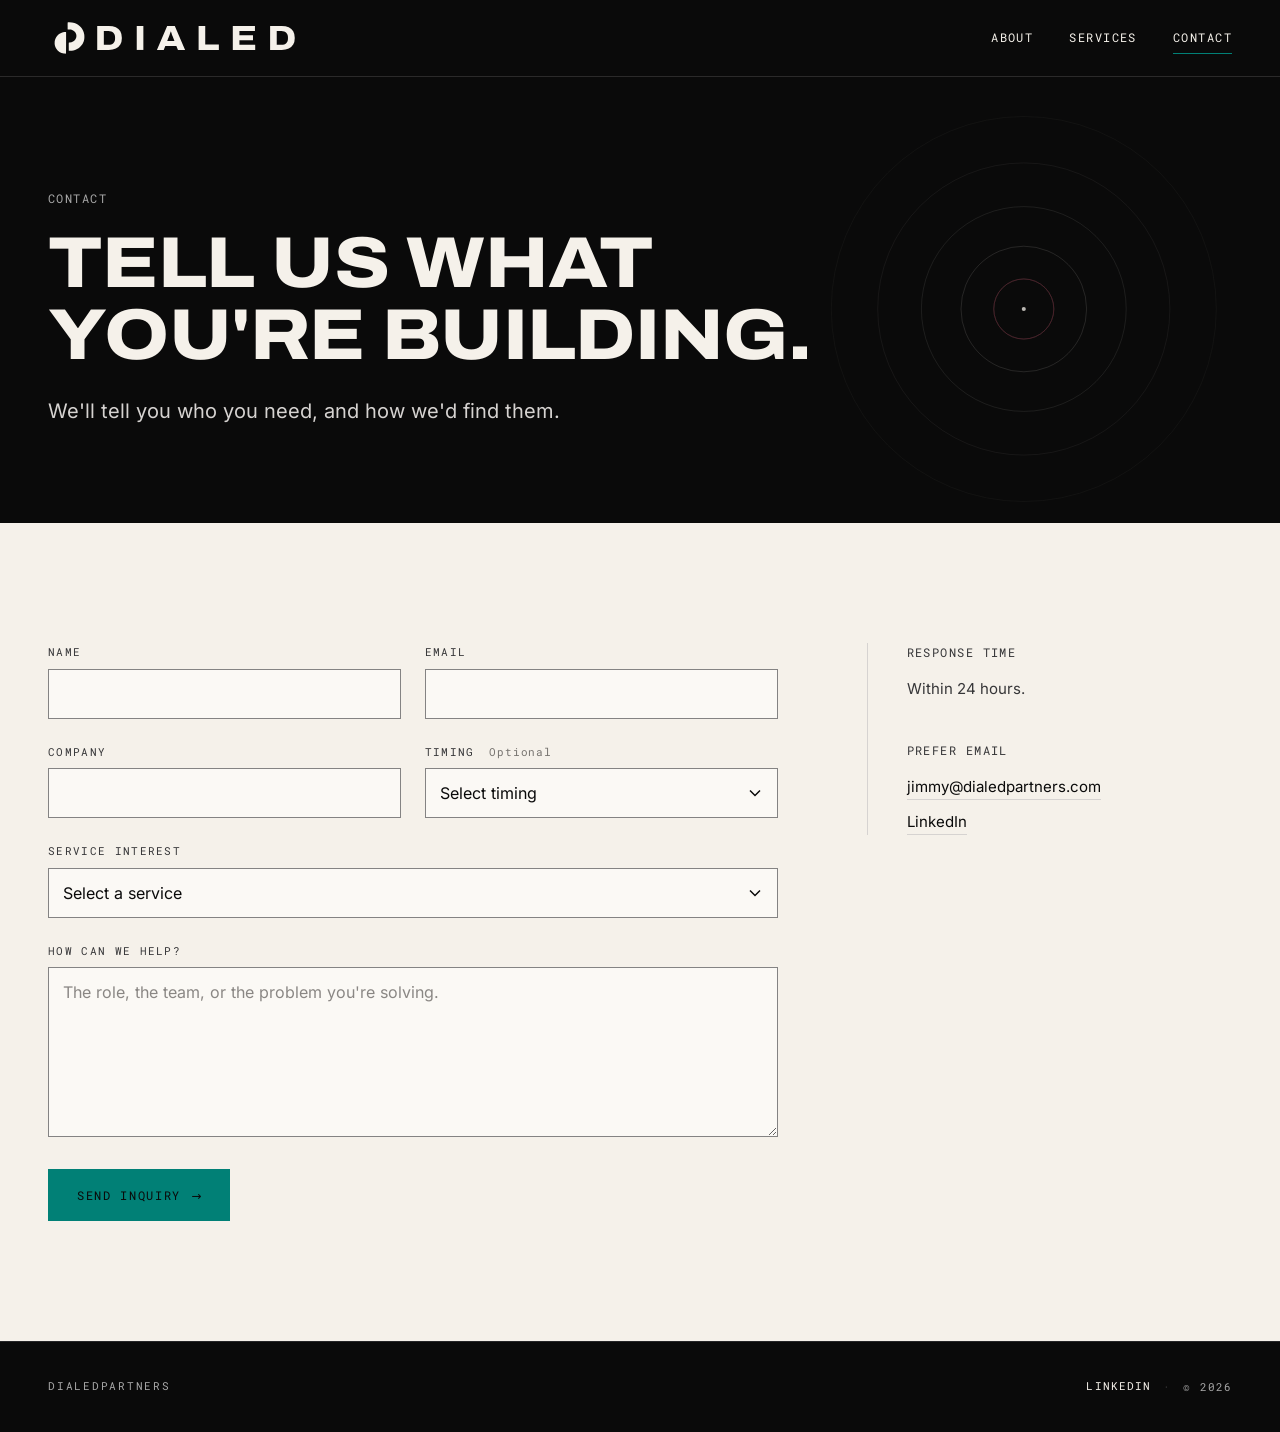
==== commit 2b5788ae: "Rename Talent OS heading and teal the service numbers Change Talent Operating System to Build Talent" ====
--- a/contact.html
+++ b/contact.html
@@ -98,7 +98,7 @@
           </div>
           <div class="field">
             <label for="f-service">Service interest</label>
-            <select id="f-service" name="service" required><option value="" disabled selected>Select a service</option><option>Fractional Executive Partner</option><option>Executive Search</option><option>Talent Advisor</option><option>Talent Operating System</option><option>Other</option></select>
+            <select id="f-service" name="service" required><option value="" disabled selected>Select a service</option><option>Fractional Executive Partner</option><option>Executive Search</option><option>Talent Advisor</option><option>Build Talent OS</option><option>Other</option></select>
           </div>
           <div class="field">
             <label for="f-message">How can we help?</label>
--- a/styles.css
+++ b/styles.css
@@ -7,8 +7,8 @@
   /* Signal Teal: single-signal accent (one per screen, ~2% of layout).
      Text on teal is Storm Black. Replaces the retired Ember role. */
   --signal-teal:#018076;--accent-signal:var(--signal-teal);
-  /* Hero concentric-ring pigment. Trial burgundy; flip to #F5F1EA to revert. */
-  --signal-ring:#80142B;
+  /* Burgundy is pulse-only. Static dial rings / ticks / center stay bone. */
+  --signal-pulse-color:#80142B;
   --display:"Archivo","Helvetica Neue",Arial,sans-serif;
   --display-stretch:112%;
   --text:"Inter",ui-sans-serif,system-ui,-apple-system,"Segoe UI",sans-serif;
@@ -53,7 +53,7 @@
 .site-header{position:sticky;top:0;z-index:10;background:var(--storm);color:var(--bone);border-bottom:1px solid var(--line-dark)}
 .site-header .wrap{display:grid;grid-template-columns:1fr;align-items:center;column-gap:16px}
 .brand{display:flex;align-items:center;height:var(--header);text-decoration:none}
-.brand .brand-lockup{display:block;height:36px;width:auto;flex:0 0 auto}
+.brand .brand-lockup{display:block;height:38px;width:auto;max-width:100%;object-fit:contain;object-position:left center;flex:0 0 auto}
 .nav{display:flex;gap:24px;align-items:center;height:44px;border-top:1px solid var(--line-dark)}
 .nav a{font-family:var(--mono);font-size:.6875rem;letter-spacing:.12em;text-transform:uppercase;text-decoration:none;padding:6px 0;border-bottom:1px solid transparent}
 .nav a:hover{border-color:var(--accent-signal)}
@@ -73,8 +73,8 @@
 /* Base .signal rules kept for .page-signal on the contact page. The hero
    uses .signal-stack with multiple positioned .signal variants below. */
 .signal{display:block;position:absolute;z-index:1;right:-10%;top:50%;transform:translateY(-50%);width:min(90vw,560px);height:auto;pointer-events:none;opacity:.9}
-.signal-pulse{transform-box:fill-box;transform-origin:center;animation:signal-pulse 4.8s ease-out infinite}
-@keyframes signal-pulse{0%{transform:scale(1);opacity:.7}70%{transform:scale(4.6);opacity:0}100%{transform:scale(4.6);opacity:0}}
+.signal-pulse{transform-box:fill-box;transform-origin:center;animation:signal-pulse 4.8s ease-out infinite;stroke:var(--signal-pulse-color)}
+@keyframes signal-pulse{0%{transform:scale(1);opacity:.95}70%{transform:scale(4.6);opacity:0}100%{transform:scale(4.6);opacity:0}}
 .signal-dial{opacity:.55}
 .page-signal{opacity:.6;width:min(70vw,420px);right:-6%;top:52%}
 @media (max-width:759px){
@@ -89,29 +89,22 @@
 .signal-stack{position:absolute;top:0;left:var(--margin);right:var(--margin);bottom:0;pointer-events:none;z-index:1}
 .signal-stack .signal{position:absolute;display:block;top:auto;right:auto;bottom:auto;left:auto;transform:none;width:auto;height:auto;opacity:1;pointer-events:none}
 .signal-stack .signal-primary{top:50%;left:70%;transform:translate(-50%,-50%);width:min(72vw,540px);opacity:.95}
-.signal-stack .signal-behind{top:50%;left:22%;transform:translate(-50%,-50%);width:min(62vw,420px);opacity:.32}
+.signal-stack .signal-behind{top:43%;left:30%;transform:translate(-50%,-50%);width:min(62vw,420px);opacity:.2}
 .signal-stack .signal-behind .signal-pulse{animation-delay:1.6s;animation-duration:5.4s}
 
 /* Top-right bleed ring: direct child of .hero so it can extend past the
    content column and hero's overflow:hidden clips it at the viewport edge. */
-.hero > .signal-bleed{position:absolute;top:-80px;right:-130px;width:360px;opacity:.3;z-index:1;pointer-events:none}
+.hero > .signal-bleed{position:absolute;top:-80px;right:-130px;width:360px;opacity:.18;z-index:1;pointer-events:none}
 .hero > .signal-bleed .signal-pulse{animation-delay:2.9s;animation-duration:6.2s}
-
-/* Pigment: all hero rings use --signal-ring. Overrides inline SVG stroke/fill.
-   Scope is strict so .page-signal on contact stays bone. */
-.signal-stack .signal [stroke],
-.hero > .signal-bleed [stroke]{stroke:var(--signal-ring)}
-.signal-stack .signal [fill]:not([fill="none"]),
-.hero > .signal-bleed [fill]:not([fill="none"]){fill:var(--signal-ring)}
 
 @media (max-width:759px){
   .signal-stack .signal-primary{top:60%;left:62%;width:min(78vw,340px);opacity:.55}
-  .signal-stack .signal-behind{top:50%;left:30%;width:min(84vw,340px);opacity:.18}
+  .signal-stack .signal-behind{top:44%;left:30%;width:min(84vw,340px);opacity:.18}
   .hero > .signal-bleed{display:none}
 }
 @media (min-width:1200px){
   .signal-stack .signal-primary{width:min(52vw,640px);left:70%}
-  .signal-stack .signal-behind{width:min(44vw,500px);left:24%;opacity:.3}
+  .signal-stack .signal-behind{width:min(44vw,500px)}
   .hero > .signal-bleed{width:400px;top:-100px;right:-150px}
 }
 
@@ -178,7 +171,7 @@
 }
 
 /* Services preview */
-.service .num{font-family:var(--mono);font-size:.75rem;letter-spacing:.12em;color:var(--charcoal)}
+.service .num{font-family:var(--mono);font-size:.75rem;letter-spacing:.12em;color:var(--signal-teal)}
 .service p{color:var(--charcoal)}
 
 /* Close (dark) */
@@ -265,7 +258,7 @@
 @media (min-width:900px){
   :root{--margin:48px;--header:76px}
   .site-header .wrap{grid-template-columns:auto 1fr;align-items:center}
-  .brand .brand-lockup{height:48px}
+  .brand .brand-lockup{height:42px;max-width:none}
   .nav{justify-self:end;border:0;height:auto;gap:36px}
   .nav a{font-size:.75rem}
   .hero-inner{padding-top:112px;padding-bottom:104px}
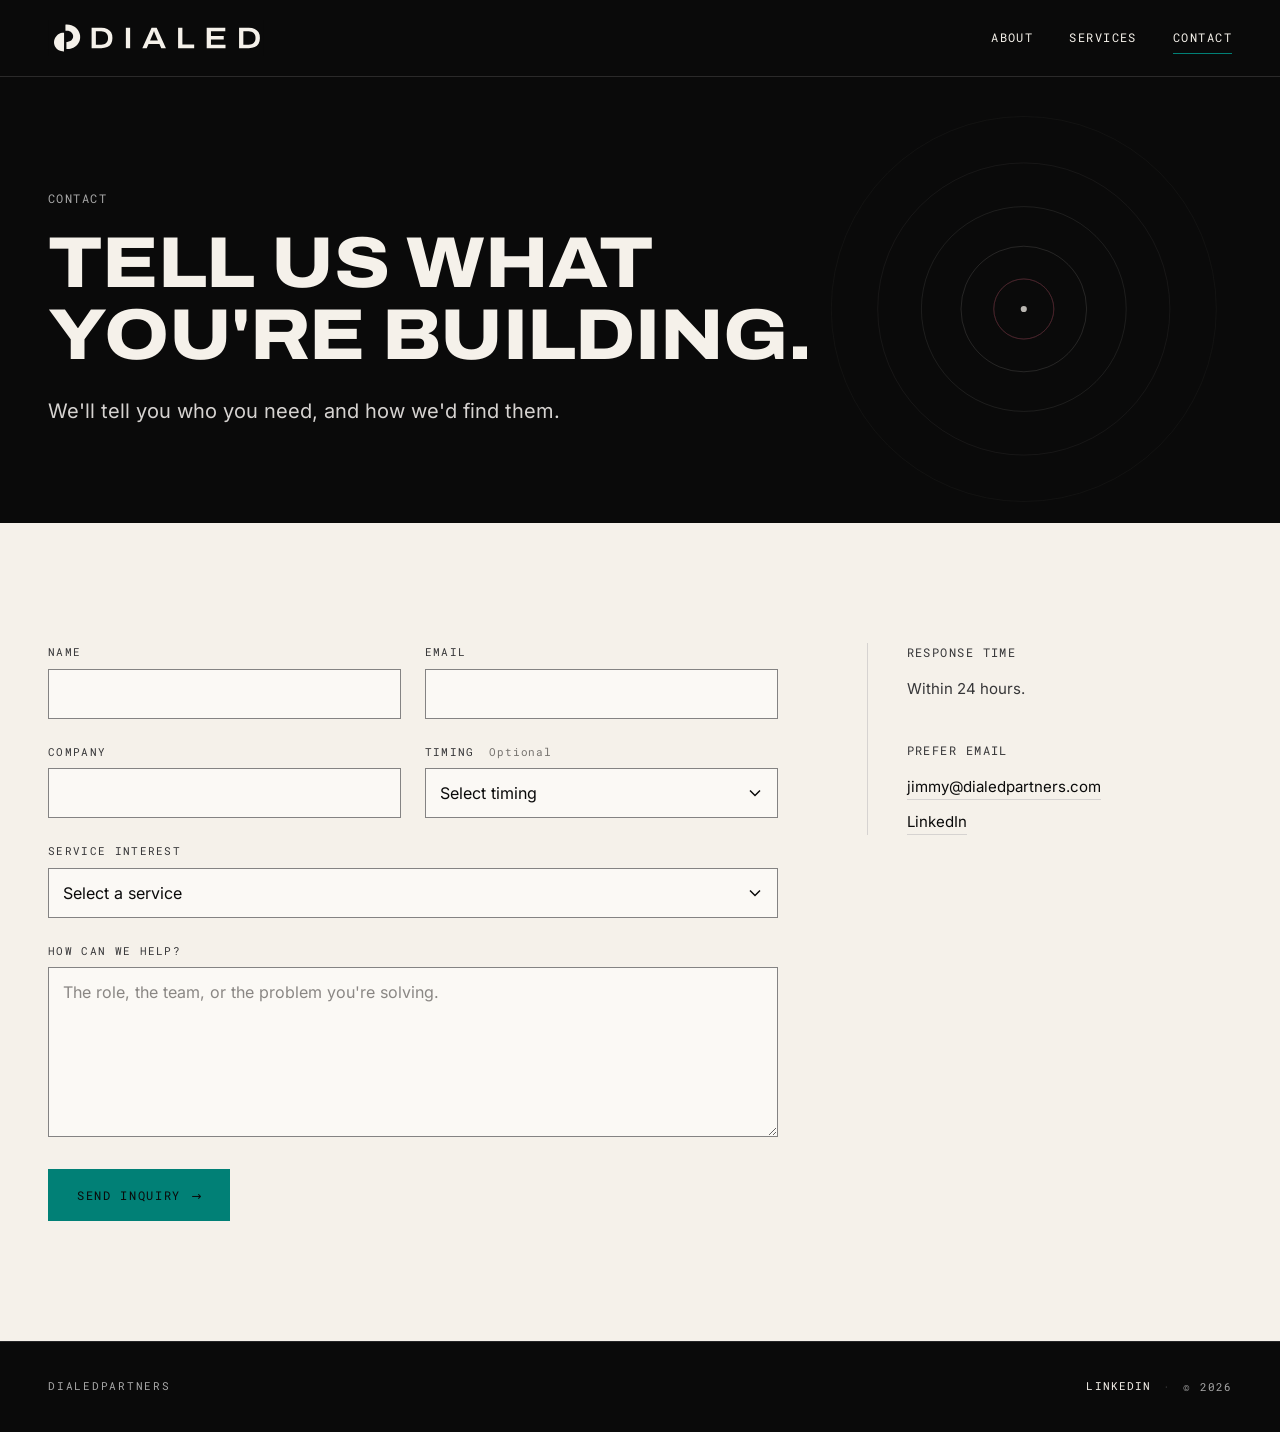
==== commit 68ea5541: "Fix clipped center dot on primary radar SVG overflow was hidden and the hub was a 6px disc, so it ra" ====
--- a/contact.html
+++ b/contact.html
@@ -48,7 +48,7 @@
         <circle cx="300" cy="300" r="282" opacity=".07"/>
       </g>
       <circle class="signal-pulse" cx="300" cy="300" r="44" fill="none" stroke="#F5F1EA" stroke-width="1.25" opacity=".55"/>
-      <circle cx="300" cy="300" r="3" fill="#F5F1EA"/>
+      <circle class="signal-hub" cx="300" cy="300" r="4.5" fill="#F5F1EA" shape-rendering="geometricPrecision"/>
     </svg>
     <div class="wrap">
       <p class="label">Contact</p>
--- a/styles.css
+++ b/styles.css
@@ -1,4 +1,5 @@
 @font-face{font-family:"Inter";src:url("assets/fonts/inter-400.woff2") format("woff2");font-weight:400;font-display:swap}
+@font-face{font-family:"Inter";src:url("assets/fonts/inter-500.woff2") format("woff2");font-weight:500;font-display:swap}
 @font-face{font-family:"Roboto Mono";src:url("assets/fonts/roboto-mono-400.woff2") format("woff2");font-weight:400;font-display:swap}
 
 :root{
@@ -53,7 +54,7 @@
 .site-header{position:sticky;top:0;z-index:10;background:var(--storm);color:var(--bone);border-bottom:1px solid var(--line-dark)}
 .site-header .wrap{display:grid;grid-template-columns:1fr;align-items:center;column-gap:16px}
 .brand{display:flex;align-items:center;height:var(--header);text-decoration:none}
-.brand .brand-lockup{display:block;height:38px;width:auto;max-width:100%;object-fit:contain;object-position:left center;flex:0 0 auto}
+.brand .brand-lockup{display:block;height:33px;width:auto;max-width:100%;object-fit:contain;object-position:left center;flex:0 0 auto}
 .nav{display:flex;gap:24px;align-items:center;height:44px;border-top:1px solid var(--line-dark)}
 .nav a{font-family:var(--mono);font-size:.6875rem;letter-spacing:.12em;text-transform:uppercase;text-decoration:none;padding:6px 0;border-bottom:1px solid transparent}
 .nav a:hover{border-color:var(--accent-signal)}
@@ -72,8 +73,8 @@
 /* Signal motif: concentric rings + dial, slow pulse */
 /* Base .signal rules kept for .page-signal on the contact page. The hero
    uses .signal-stack with multiple positioned .signal variants below. */
-.signal{display:block;position:absolute;z-index:1;right:-10%;top:50%;transform:translateY(-50%);width:min(90vw,560px);height:auto;pointer-events:none;opacity:.9}
-.signal-pulse{transform-box:fill-box;transform-origin:center;animation:signal-pulse 4.8s ease-out infinite;stroke:var(--signal-pulse-color)}
+.signal{display:block;position:absolute;z-index:1;right:-10%;top:50%;transform:translateY(-50%);width:min(90vw,560px);height:auto;pointer-events:none;opacity:.9;overflow:visible}
+.signal-pulse{transform-box:stroke-box;transform-origin:center;animation:signal-pulse 4.8s ease-out infinite;stroke:var(--signal-pulse-color)}
 @keyframes signal-pulse{0%{transform:scale(1);opacity:.95}70%{transform:scale(4.6);opacity:0}100%{transform:scale(4.6);opacity:0}}
 .signal-dial{opacity:.55}
 .page-signal{opacity:.6;width:min(70vw,420px);right:-6%;top:52%}
@@ -126,7 +127,7 @@
 .nowrap{white-space:nowrap}
 .sr-only{position:absolute;width:1px;height:1px;padding:0;margin:-1px;overflow:hidden;clip:rect(0 0 0 0);white-space:nowrap;border:0}
 
-/* Intro + track record */
+/* Intro + notable accomplishments */
 .about-grid{display:grid;gap:16px}
 .portrait{max-width:420px;display:flex;flex-direction:column;gap:32px}
 .portrait img{width:100%;height:auto;aspect-ratio:4/5;object-fit:cover;background:var(--stone)}
@@ -153,7 +154,7 @@
 .note-logo.logo-light{opacity:.72}
 .note-logo svg,.note-logo img{display:block;height:calc(var(--h) * .86);width:auto;max-width:100%}
 .note-co{margin:0;font-family:var(--mono);font-weight:400;font-size:.75rem;line-height:1.5;letter-spacing:.12em;text-transform:uppercase;color:var(--charcoal)}
-.note-result{font-family:var(--display);font-weight:800;font-stretch:var(--display-stretch);font-size:1.0625rem;line-height:1.3;letter-spacing:-.005em;color:var(--storm);text-wrap:balance}
+.note-result{font-family:var(--text);font-weight:500;font-size:1.0625rem;line-height:1.3;letter-spacing:0;color:var(--storm);text-wrap:balance}
 @media (min-width:760px){
   .notes{grid-template-columns:repeat(3,1fr)}
   .note-logo{height:42px}
@@ -258,7 +259,7 @@
 @media (min-width:900px){
   :root{--margin:48px;--header:76px}
   .site-header .wrap{grid-template-columns:auto 1fr;align-items:center}
-  .brand .brand-lockup{height:42px;max-width:none}
+  .brand .brand-lockup{height:37px;max-width:none}
   .nav{justify-self:end;border:0;height:auto;gap:36px}
   .nav a{font-size:.75rem}
   .hero-inner{padding-top:112px;padding-bottom:104px}
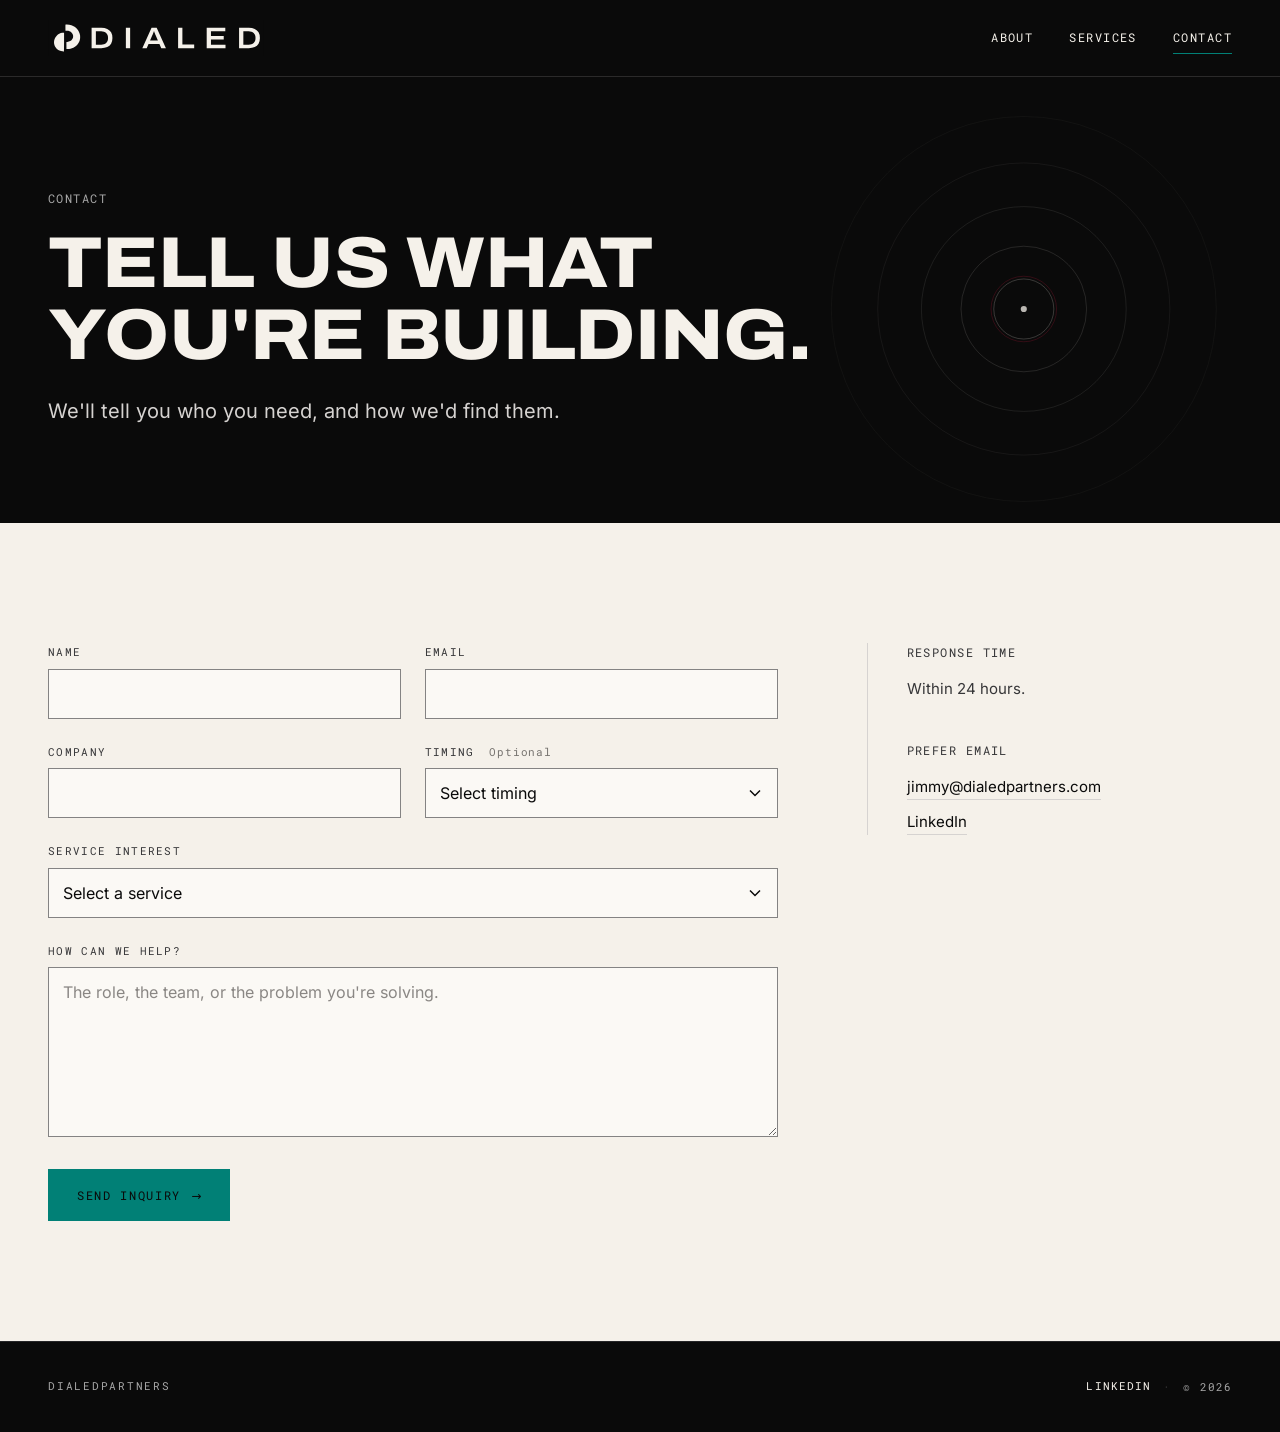
==== commit e379a3ed: "Fix flattened first ring on primary radar Isolate the innermost guide circle (r=44) so it stays a tr" ====
--- a/contact.html
+++ b/contact.html
@@ -40,14 +40,14 @@
 <main id="main">
   <section class="page-hero" aria-labelledby="page-title">
     <svg class="signal page-signal" viewBox="0 0 600 600" preserveAspectRatio="xMidYMid meet" aria-hidden="true" focusable="false">
+      <circle class="signal-ring-inner" cx="300" cy="300" r="44" fill="none" stroke="#F5F1EA" stroke-width="1.25" opacity=".32" shape-rendering="geometricPrecision"/>
       <g fill="none" stroke="#F5F1EA" stroke-width="1">
-        <circle cx="300" cy="300" r="44"  opacity=".32"/>
         <circle cx="300" cy="300" r="92"  opacity=".24"/>
         <circle cx="300" cy="300" r="150" opacity=".17"/>
         <circle cx="300" cy="300" r="214" opacity=".11"/>
         <circle cx="300" cy="300" r="282" opacity=".07"/>
       </g>
-      <circle class="signal-pulse" cx="300" cy="300" r="44" fill="none" stroke="#F5F1EA" stroke-width="1.25" opacity=".55"/>
+      <circle class="signal-pulse" cx="300" cy="300" r="48" fill="none" stroke="#F5F1EA" stroke-width="1.25" opacity=".55"/>
       <circle class="signal-hub" cx="300" cy="300" r="4.5" fill="#F5F1EA" shape-rendering="geometricPrecision"/>
     </svg>
     <div class="wrap">
--- a/styles.css
+++ b/styles.css
@@ -74,6 +74,7 @@
 /* Base .signal rules kept for .page-signal on the contact page. The hero
    uses .signal-stack with multiple positioned .signal variants below. */
 .signal{display:block;position:absolute;z-index:1;right:-10%;top:50%;transform:translateY(-50%);width:min(90vw,560px);height:auto;pointer-events:none;opacity:.9;overflow:visible}
+.signal-ring-inner{shape-rendering:geometricPrecision}
 .signal-pulse{transform-box:stroke-box;transform-origin:center;animation:signal-pulse 4.8s ease-out infinite;stroke:var(--signal-pulse-color)}
 @keyframes signal-pulse{0%{transform:scale(1);opacity:.95}70%{transform:scale(4.6);opacity:0}100%{transform:scale(4.6);opacity:0}}
 .signal-dial{opacity:.55}
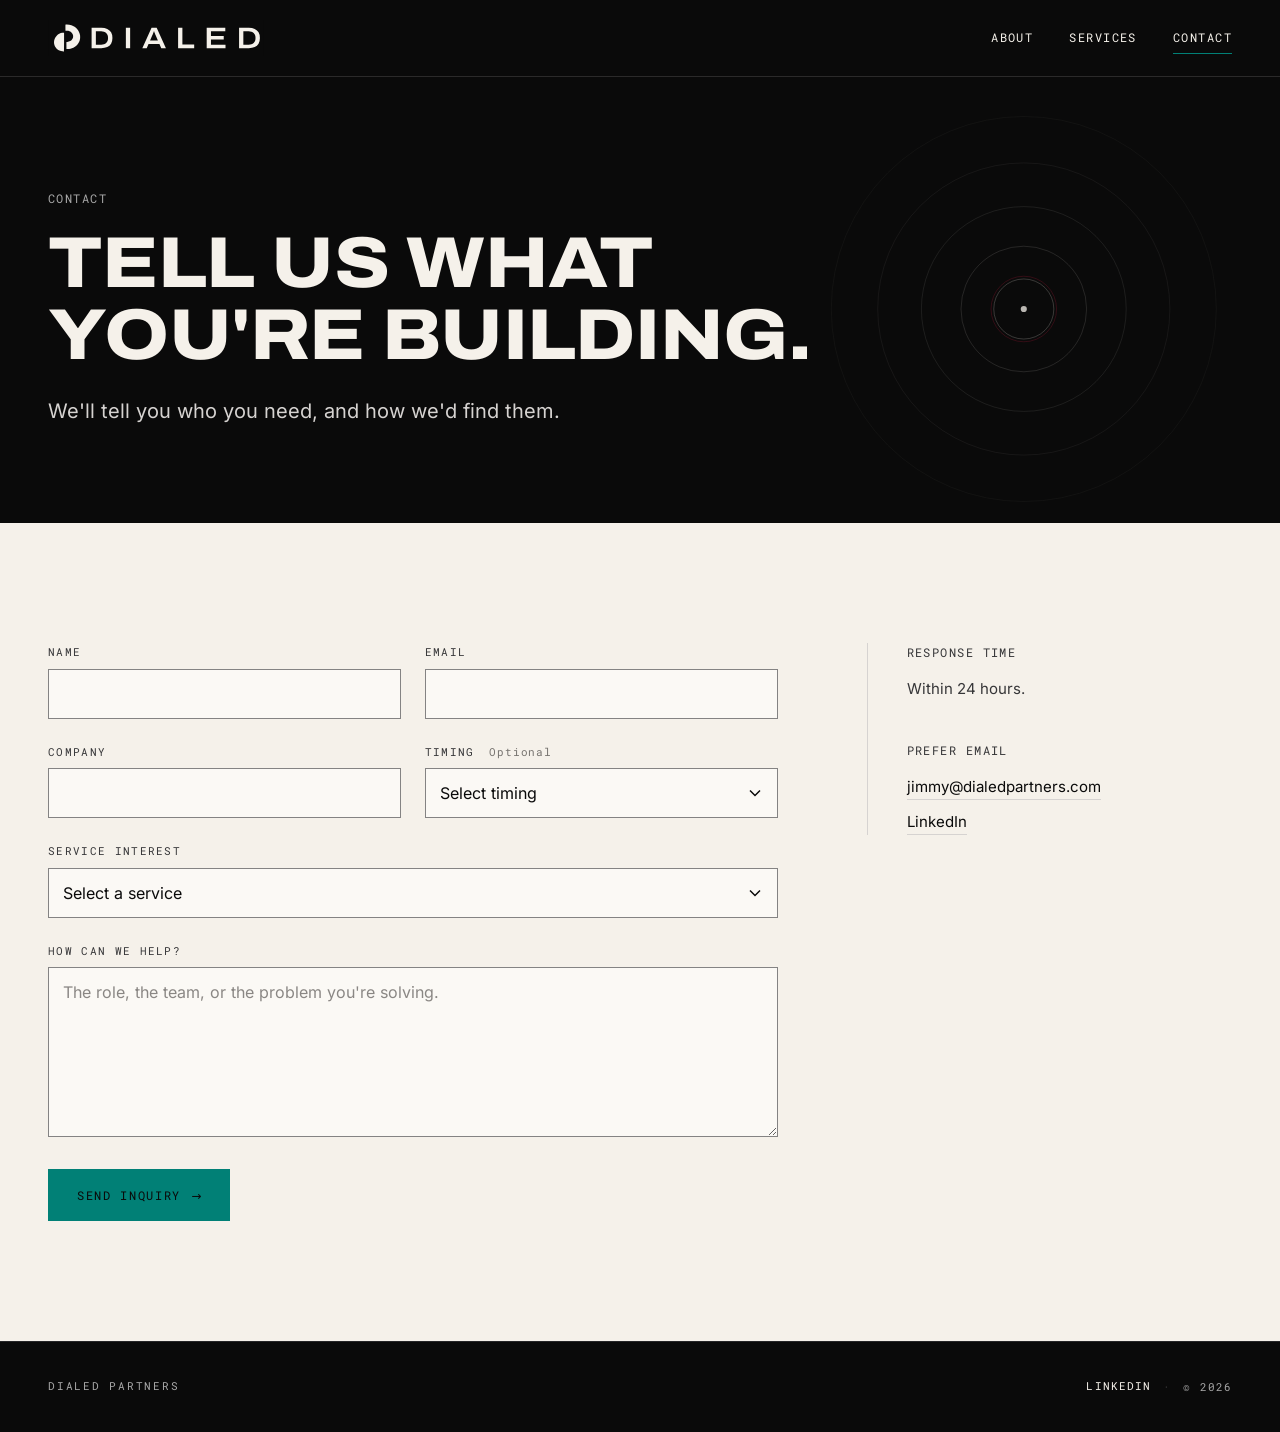
==== commit f3a137a2: "Spell Dialed Partners as two words Use Dialed Partners in visible copy and document titles. Leave di" ====
--- a/contact.html
+++ b/contact.html
@@ -3,19 +3,19 @@
 <head>
 <meta charset="utf-8">
 <meta name="viewport" content="width=device-width,initial-scale=1">
-<title>Contact · DialedPartners</title>
-<meta name="description" content="Tell us what you're building. Start a conversation with DialedPartners about fractional executive support, executive search, talent foundations or advisory work.">
+<title>Contact · Dialed Partners</title>
+<meta name="description" content="Tell us what you're building. Start a conversation with Dialed Partners about fractional executive support, executive search, talent foundations or advisory work.">
 <meta name="theme-color" content="#0A0A0A">
 <link rel="canonical" href="https://dialedpartners.com/contact">
-<meta property="og:title" content="Contact · DialedPartners">
-<meta property="og:description" content="Tell us what you're building. Start a conversation with DialedPartners about fractional executive support, executive search, talent foundations or advisory work.">
+<meta property="og:title" content="Contact · Dialed Partners">
+<meta property="og:description" content="Tell us what you're building. Start a conversation with Dialed Partners about fractional executive support, executive search, talent foundations or advisory work.">
 <meta property="og:type" content="website">
 <meta property="og:url" content="https://dialedpartners.com/contact">
 <meta property="og:image" content="https://dialedpartners.com/assets/img/og-image.png">
-<meta property="og:site_name" content="DialedPartners">
-<link rel="icon" href="assets/img/favicon.svg" type="image/svg+xml">
-<link rel="icon" href="assets/img/favicon.ico" sizes="any">
-<link rel="apple-touch-icon" href="assets/img/apple-touch-icon.png">
+<meta property="og:site_name" content="Dialed Partners">
+<link rel="icon" href="/assets/img/favicon.svg" type="image/svg+xml">
+<link rel="icon" href="/favicon.ico" sizes="any">
+<link rel="apple-touch-icon" href="/assets/img/apple-touch-icon.png">
 <link rel="preconnect" href="https://fonts.googleapis.com">
 <link rel="preconnect" href="https://fonts.gstatic.com" crossorigin>
 <link rel="stylesheet" href="https://fonts.googleapis.com/css2?family=Archivo:wdth,wght@87..125,400..800&display=swap">
@@ -26,8 +26,8 @@
 
 <header class="site-header">
   <div class="wrap">
-    <a class="brand" href="index.html" aria-label="DialedPartners home">
-      <img class="brand-lockup" src="assets/img/dialedpartners-lockup-horizontal-dialed-bone.svg" alt="DialedPartners" width="287" height="48">
+    <a class="brand" href="index.html" aria-label="Dialed Partners home">
+      <img class="brand-lockup" src="assets/img/dialedpartners-lockup-horizontal-dialed-bone.svg" alt="Dialed Partners" width="287" height="48">
     </a>
     <nav class="nav" aria-label="Primary">
       <a href="index.html#about">About</a>
@@ -69,8 +69,8 @@
           FormSubmit was retired - its AJAX endpoint is Cloudflare-challenged (403) from browsers.
         -->
         <form class="inquiry" id="inquiry" action="https://api.web3forms.com/submit" method="POST" novalidate>
-          <input type="hidden" name="subject" value="DialedPartners inquiry">
-          <input type="hidden" name="from_name" value="DialedPartners site">
+          <input type="hidden" name="subject" value="Dialed Partners inquiry">
+          <input type="hidden" name="from_name" value="Dialed Partners site">
           <div class="hp" aria-hidden="true">
             <label for="f-honey">Leave this field empty</label>
             <input type="checkbox" id="f-honey" name="botcheck" tabindex="-1" autocomplete="off">
@@ -132,7 +132,7 @@
 
 <footer class="site-footer">
   <div class="wrap">
-    <a class="footer-name" href="index.html">DialedPartners</a>
+    <a class="footer-name" href="index.html">Dialed Partners</a>
     <p class="footer-meta"><a href="https://www.linkedin.com/in/jimmychung/" rel="noopener">LinkedIn</a><span aria-hidden="true">&middot;</span><span>&copy; 2026</span></p>
   </div>
 </footer>
--- a/styles.css
+++ b/styles.css
@@ -16,6 +16,8 @@
   --mono:"Roboto Mono",ui-monospace,Menlo,monospace;
   --margin:20px;--max:1440px;--header:64px;
   --ease:cubic-bezier(.2,.7,.1,1);
+  --section-kicker-before:72px;
+  --section-kicker-after:40px;
 }
 ::selection{background:var(--accent-signal);color:var(--storm)}
 *,*::before,*::after{box-sizing:border-box}
@@ -113,7 +115,7 @@
 /* Credentials strip */
 .creds{background:var(--bone);color:var(--storm);border-bottom:1px solid var(--stone)}
 .creds .wrap{padding-top:36px;padding-bottom:40px}
-.creds-label{margin:0 0 20px;font-family:var(--mono);font-weight:400;font-size:.6875rem;line-height:1.4;letter-spacing:.16em;text-transform:uppercase;text-align:center;color:var(--ash)}
+.creds-label{margin:0 0 12px;font-family:var(--mono);font-weight:400;font-size:.6875rem;line-height:1.4;letter-spacing:.16em;text-transform:uppercase;text-align:center;color:var(--ash)}
 .cred-row{display:grid;grid-template-columns:repeat(12,1fr);row-gap:14px;align-items:center;justify-items:center;text-align:center}
 .cred{grid-column:span 3;font-family:var(--display);font-weight:600;font-size:.875rem;line-height:1.3;letter-spacing:.06em;text-transform:uppercase;color:#6B6560;white-space:nowrap}
 .cred:nth-child(n+5){grid-column:span 6}
@@ -121,7 +123,8 @@
 /* Sections */
 .section{padding:72px 0}
 .section + .section{border-top:1px solid var(--stone)}
-.section-head{display:grid;justify-items:center;gap:16px;text-align:center;margin-bottom:40px}
+#services{padding-top:var(--section-kicker-before)}
+.section-head{display:grid;justify-items:center;gap:var(--section-kicker-after);text-align:center;margin-bottom:40px}
 .section-head .label{color:var(--charcoal)}
 .section-head h2{font-family:var(--display);font-weight:600;font-size:clamp(1.875rem,4.4vw,3.25rem);line-height:1.08;letter-spacing:-.015em;max-width:20ch;text-wrap:balance}
 
@@ -129,15 +132,16 @@
 .sr-only{position:absolute;width:1px;height:1px;padding:0;margin:-1px;overflow:hidden;clip:rect(0 0 0 0);white-space:nowrap;border:0}
 
 /* Intro + notable accomplishments */
-.about-grid{display:grid;gap:16px}
+.about-grid{display:grid;gap:32px}
 .portrait{max-width:420px;display:flex;flex-direction:column;gap:32px}
+.portrait-frame{width:100%}
 .portrait img{width:100%;height:auto;aspect-ratio:4/5;object-fit:cover;background:var(--stone)}
 .about-copy h2{font-family:var(--display);font-weight:600;font-size:clamp(1.875rem,4.4vw,3.25rem);line-height:1.08;letter-spacing:-.015em}
 .about-copy h2 span{display:block}
 .bio{font-size:15px;line-height:1.6;color:var(--charcoal);max-width:36em;margin-top:24px}
 .bio p + p{margin-top:1em}
-.notes-block{margin-top:64px;padding-top:56px;border-top:1px solid var(--stone)}
-.notes-eyebrow{margin:0 0 40px;text-align:center;font-weight:400;color:var(--charcoal)}
+.notes-block{margin-top:64px;padding-top:var(--section-kicker-before);border-top:1px solid var(--stone)}
+.notes-eyebrow{margin:0 0 var(--section-kicker-after);text-align:center;font-weight:400;color:var(--charcoal)}
 .portrait figcaption{margin:0;text-align:center;color:var(--charcoal)}
 
 /* Proof cards */
@@ -149,27 +153,24 @@
 
 /* Field-note cards */
 .notes{display:grid;grid-template-columns:1fr}
-.note{display:flex;flex-direction:column;justify-content:center;align-items:center;gap:10px;text-align:center;padding:28px 0}
+.note{display:flex;flex-direction:column;justify-content:flex-start;align-items:stretch;gap:18px;padding:24px 0}
 .note + .note{border-top:1px solid var(--stone)}
-.note-logo{display:flex;align-items:center;justify-content:center;height:36px;margin-bottom:8px;color:var(--storm);opacity:.5}
+.note-logo{display:flex;align-items:flex-end;justify-content:center;height:40px;margin:0;overflow:visible;color:var(--storm);opacity:.5}
 .note-logo.logo-light{opacity:.72}
-.note-logo svg,.note-logo img{display:block;height:calc(var(--h) * .86);width:auto;max-width:100%}
+.note-logo svg,.note-logo img{display:block;height:calc(var(--h) * .86);width:auto;max-width:100%;flex-shrink:0}
 .note-co{margin:0;font-family:var(--mono);font-weight:400;font-size:.75rem;line-height:1.5;letter-spacing:.12em;text-transform:uppercase;color:var(--charcoal)}
-.note-result{font-family:var(--text);font-weight:500;font-size:1.0625rem;line-height:1.3;letter-spacing:0;color:var(--storm);text-wrap:balance}
+.note-result{margin:0;margin-inline:auto;max-width:30ch;font-family:var(--text);font-weight:400;font-size:1rem;line-height:1.6;letter-spacing:0;color:var(--charcoal);text-align:left}
 @media (min-width:760px){
   .notes{grid-template-columns:repeat(3,1fr)}
-  .note-logo{height:42px}
+  .note-logo{height:44px}
   .note-logo svg,.note-logo img{height:var(--h)}
-  .note,.note:nth-child(n){min-height:148px;padding:32px 24px;border-top:0;border-left:1px solid var(--stone)}
+  .note,.note:nth-child(n){min-height:0;padding:28px 24px;border-top:0;border-left:1px solid var(--stone)}
   .note:nth-child(3n+1){border-left:0}
   .note:nth-child(n+4){border-top:1px solid var(--stone)}
-  .note-result{min-height:2.6em}
 }
 @media (min-width:1400px){
-  .notes{grid-template-columns:repeat(5,1fr)}
-  .note,.note:nth-child(n){padding:24px 20px;border-top:0;border-left:1px solid var(--stone)}
-  .note:first-child{border-left:0}
-  .note-result{min-height:3.9em}
+  .notes{grid-template-columns:repeat(3,1fr)}
+  .note,.note:nth-child(n){padding:28px 28px}
 }
 
 /* Services preview */
@@ -258,7 +259,7 @@
 
 /* ≥ 900: single-row header, one-line strip */
 @media (min-width:900px){
-  :root{--margin:48px;--header:76px}
+  :root{--margin:48px;--header:76px;--section-kicker-before:120px;--section-kicker-after:64px}
   .site-header .wrap{grid-template-columns:auto 1fr;align-items:center}
   .brand .brand-lockup{height:37px;max-width:none}
   .nav{justify-self:end;border:0;height:auto;gap:36px}
@@ -272,17 +273,19 @@
   .service:first-child{padding-left:0}
   .service:last-child{padding-right:0}
   .service + .service{border-left:1px solid var(--stone)}
-  .notes-block{margin-top:104px;padding-top:80px}
-  .notes-eyebrow{margin-bottom:56px}
+  .notes-block{margin-top:104px}
   .close .wrap{padding-top:140px;padding-bottom:140px}
-  .about-grid{grid-template-columns:minmax(0,5fr) minmax(0,7fr);gap:clamp(48px,7vw,128px);align-items:start}
-  .portrait{max-width:480px;width:100%}
+  .about-grid{grid-template-columns:minmax(0,5fr) minmax(0,7fr);grid-template-rows:auto auto;column-gap:clamp(24px,3.5vw,64px);row-gap:32px;align-items:stretch}
+  .portrait{display:contents}
+  .portrait-frame{grid-column:1;grid-row:1;width:100%;min-width:0;height:0;min-height:100%}
+  .portrait img{width:100%;height:100%;max-width:none;min-width:0;min-height:0;object-fit:cover;object-position:center top;aspect-ratio:auto}
+  .portrait figcaption{grid-column:1;grid-row:2;min-width:0}
+  .about-copy{grid-column:2;grid-row:1}
   .about-copy h2{margin-top:-.14em}
 }
 
 @media (min-width:900px){
   .creds .wrap{padding-top:48px;padding-bottom:52px}
-  .creds-label{margin-bottom:24px}
   .cred-row{display:flex;flex-wrap:nowrap;justify-content:space-between;gap:24px}
   .cred{font-size:.9375rem}
 }
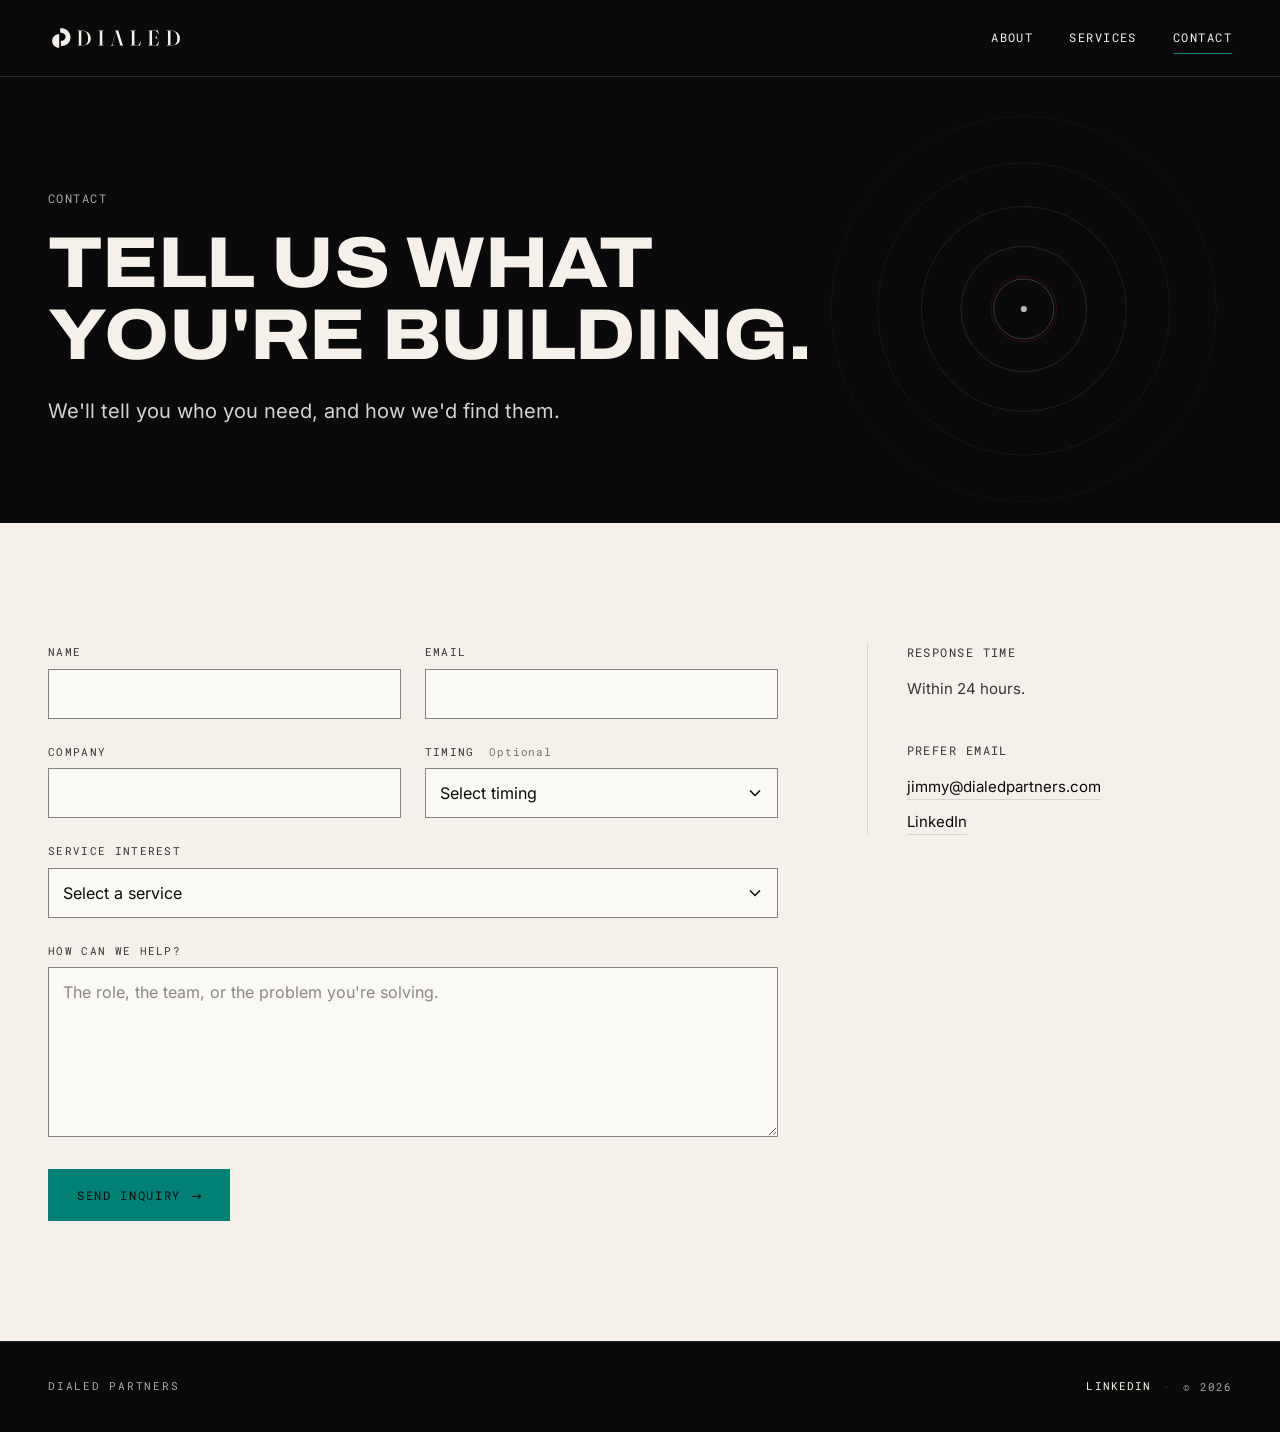
==== commit c7a1c805: "Fraunces 500 wordmark, 30% smaller lockup Rebuild DIALED in Fraunces 500 at opsz 144 with the same +" ====
--- a/contact.html
+++ b/contact.html
@@ -27,7 +27,7 @@
 <header class="site-header">
   <div class="wrap">
     <a class="brand" href="index.html" aria-label="Dialed Partners home">
-      <img class="brand-lockup" src="assets/img/dialedpartners-lockup-horizontal-dialed-bone.svg" alt="Dialed Partners" width="287" height="48">
+      <img class="brand-lockup" src="assets/img/dialedpartners-lockup-horizontal-dialed-bone.svg" alt="Dialed Partners" width="201" height="34">
     </a>
     <nav class="nav" aria-label="Primary">
       <a href="index.html#about">About</a>
--- a/styles.css
+++ b/styles.css
@@ -56,7 +56,7 @@
 .site-header{position:sticky;top:0;z-index:10;background:var(--storm);color:var(--bone);border-bottom:1px solid var(--line-dark)}
 .site-header .wrap{display:grid;grid-template-columns:1fr;align-items:center;column-gap:16px}
 .brand{display:flex;align-items:center;height:var(--header);text-decoration:none}
-.brand .brand-lockup{display:block;height:33px;width:auto;max-width:100%;object-fit:contain;object-position:left center;flex:0 0 auto}
+.brand .brand-lockup{display:block;height:23.1px;width:auto;max-width:100%;object-fit:contain;object-position:left center;flex:0 0 auto}
 .nav{display:flex;gap:24px;align-items:center;height:44px;border-top:1px solid var(--line-dark)}
 .nav a{font-family:var(--mono);font-size:.6875rem;letter-spacing:.12em;text-transform:uppercase;text-decoration:none;padding:6px 0;border-bottom:1px solid transparent}
 .nav a:hover{border-color:var(--accent-signal)}
@@ -115,7 +115,7 @@
 /* Credentials strip */
 .creds{background:var(--bone);color:var(--storm);border-bottom:1px solid var(--stone)}
 .creds .wrap{padding-top:36px;padding-bottom:40px}
-.creds-label{margin:0 0 12px;font-family:var(--mono);font-weight:400;font-size:.6875rem;line-height:1.4;letter-spacing:.16em;text-transform:uppercase;text-align:center;color:var(--ash)}
+.creds-label{margin:0 0 var(--section-kicker-after);font-family:var(--mono);font-weight:400;font-size:.6875rem;line-height:1.4;letter-spacing:.16em;text-transform:uppercase;text-align:center;color:var(--ash)}
 .cred-row{display:grid;grid-template-columns:repeat(12,1fr);row-gap:14px;align-items:center;justify-items:center;text-align:center}
 .cred{grid-column:span 3;font-family:var(--display);font-weight:600;font-size:.875rem;line-height:1.3;letter-spacing:.06em;text-transform:uppercase;color:#6B6560;white-space:nowrap}
 .cred:nth-child(n+5){grid-column:span 6}
@@ -261,7 +261,7 @@
 @media (min-width:900px){
   :root{--margin:48px;--header:76px;--section-kicker-before:120px;--section-kicker-after:64px}
   .site-header .wrap{grid-template-columns:auto 1fr;align-items:center}
-  .brand .brand-lockup{height:37px;max-width:none}
+  .brand .brand-lockup{height:25.9px;max-width:none}
   .nav{justify-self:end;border:0;height:auto;gap:36px}
   .nav a{font-size:.75rem}
   .hero-inner{padding-top:112px;padding-bottom:104px}
@@ -275,12 +275,11 @@
   .service + .service{border-left:1px solid var(--stone)}
   .notes-block{margin-top:104px}
   .close .wrap{padding-top:140px;padding-bottom:140px}
-  .about-grid{grid-template-columns:minmax(0,5fr) minmax(0,7fr);grid-template-rows:auto auto;column-gap:clamp(24px,3.5vw,64px);row-gap:32px;align-items:stretch}
-  .portrait{display:contents}
-  .portrait-frame{grid-column:1;grid-row:1;width:100%;min-width:0;height:0;min-height:100%}
-  .portrait img{width:100%;height:100%;max-width:none;min-width:0;min-height:0;object-fit:cover;object-position:center top;aspect-ratio:auto}
-  .portrait figcaption{grid-column:1;grid-row:2;min-width:0}
-  .about-copy{grid-column:2;grid-row:1}
+  .about-grid{position:relative;--about-col-gap:clamp(24px,3.5vw,64px);grid-template-columns:minmax(0,1fr) minmax(0,1fr);column-gap:var(--about-col-gap);align-items:start;padding-bottom:calc(32px + 1.125rem)}
+  .about-copy{anchor-name:--about-copy;grid-column:2}
+  .portrait{position:absolute;top:0;left:0;width:min(calc((100% - var(--about-col-gap))/2),calc(anchor-size(--about-copy height)*4/5));max-width:100%;min-width:0}
+  .portrait-frame{width:100%;height:auto;aspect-ratio:4/5}
+  .portrait img{width:100%;height:auto;object-position:center top}
   .about-copy h2{margin-top:-.14em}
 }
 
